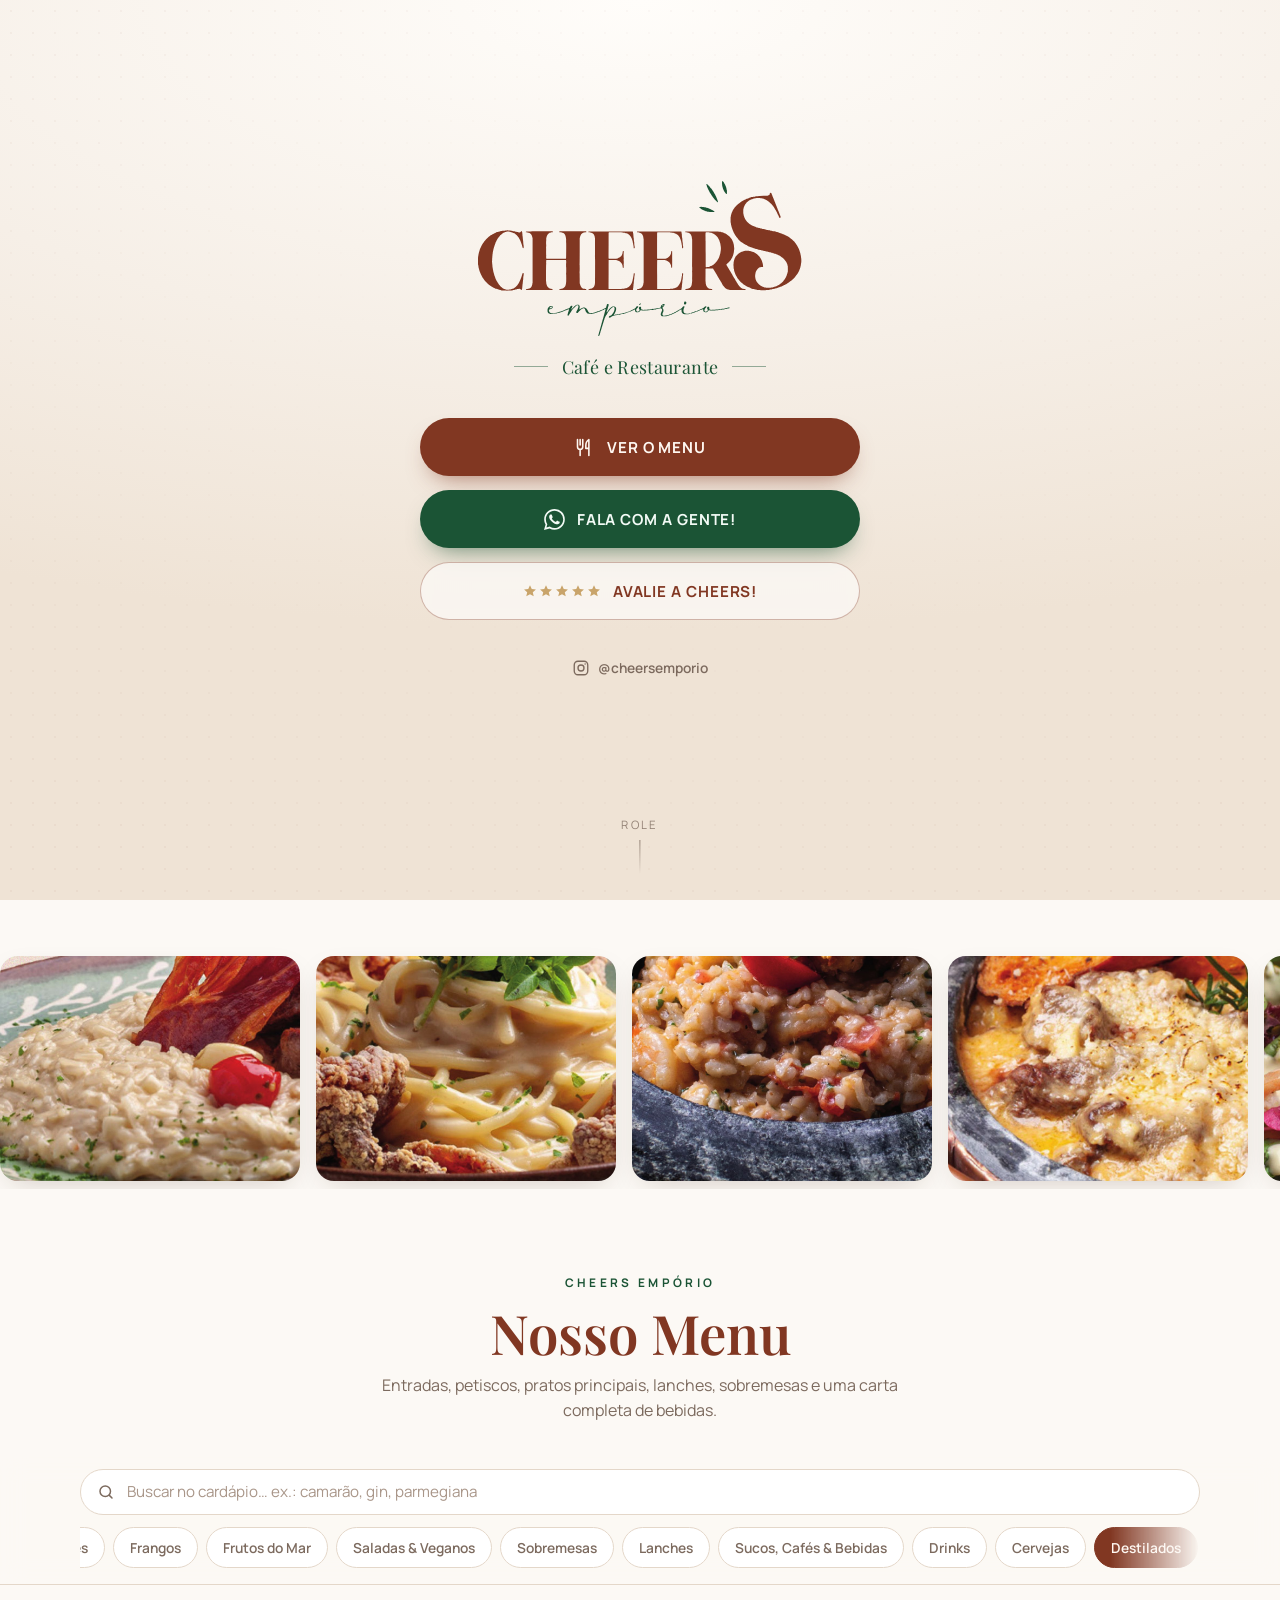
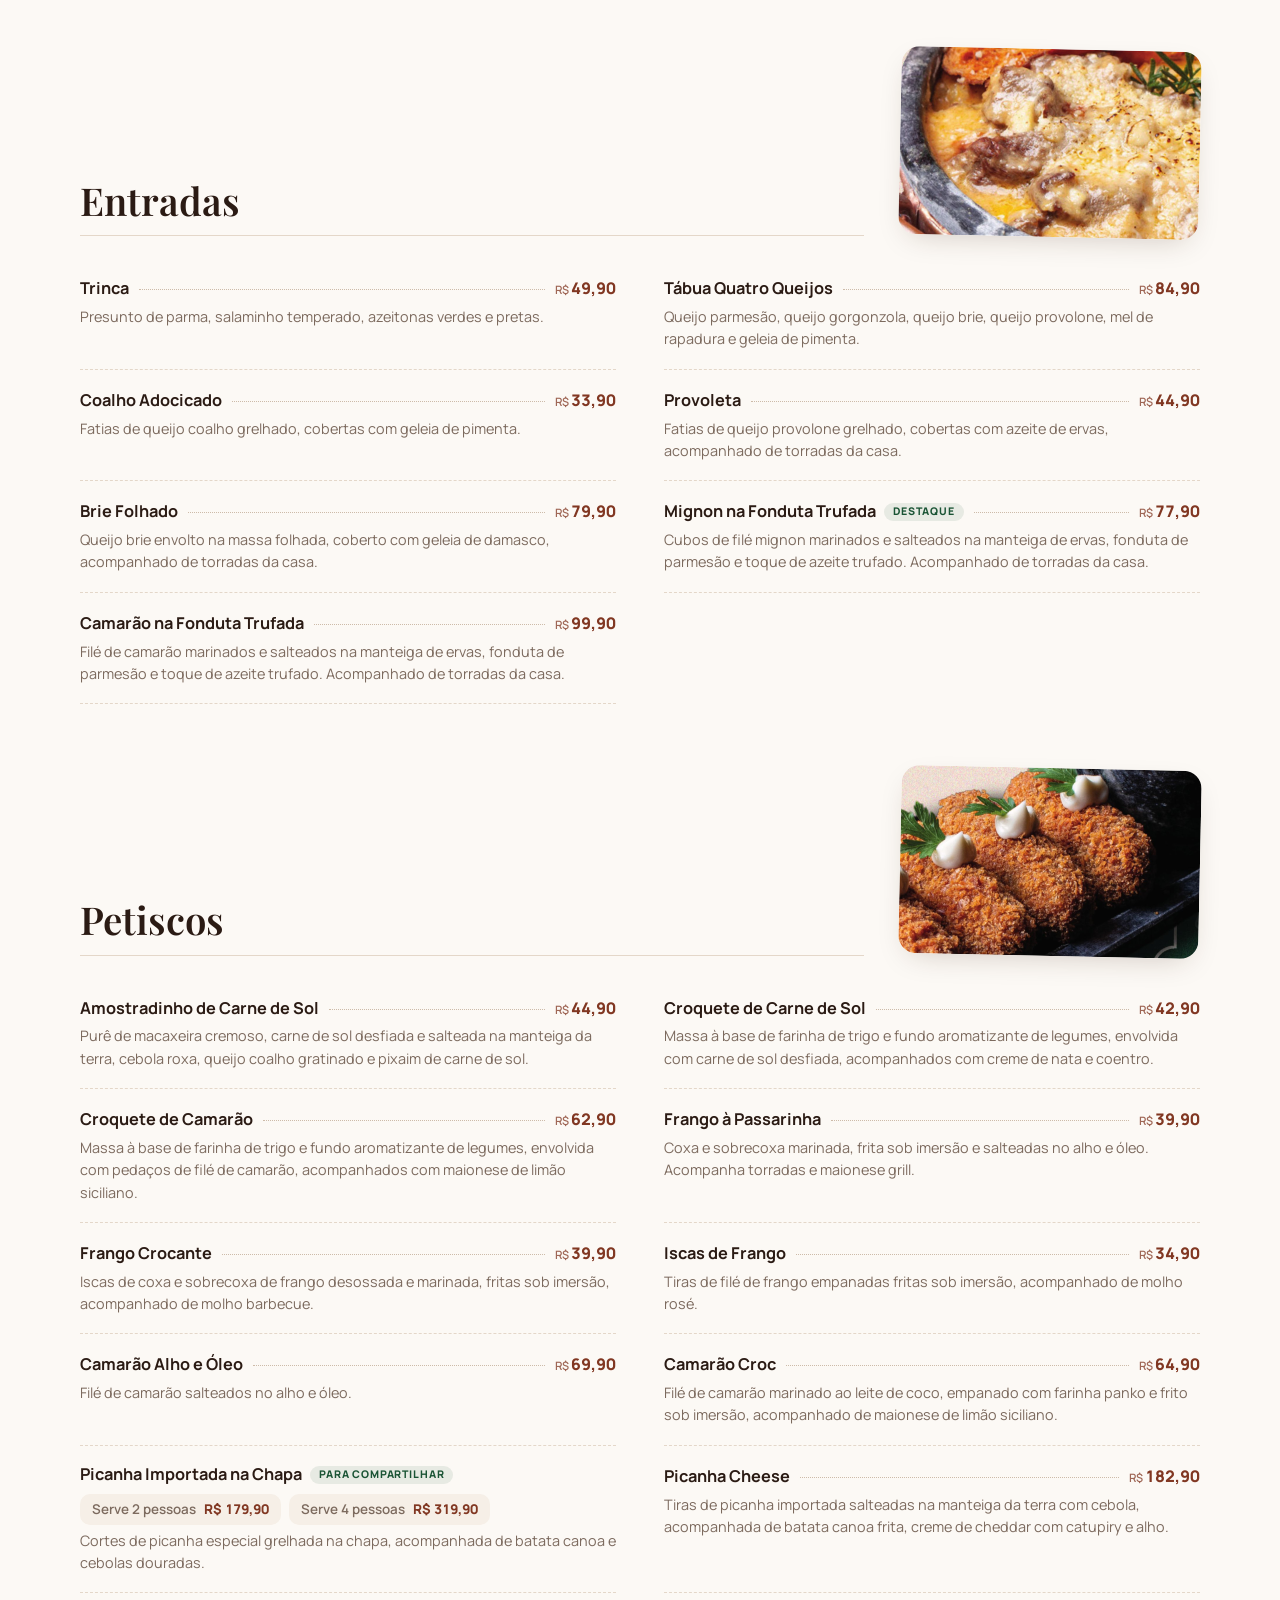
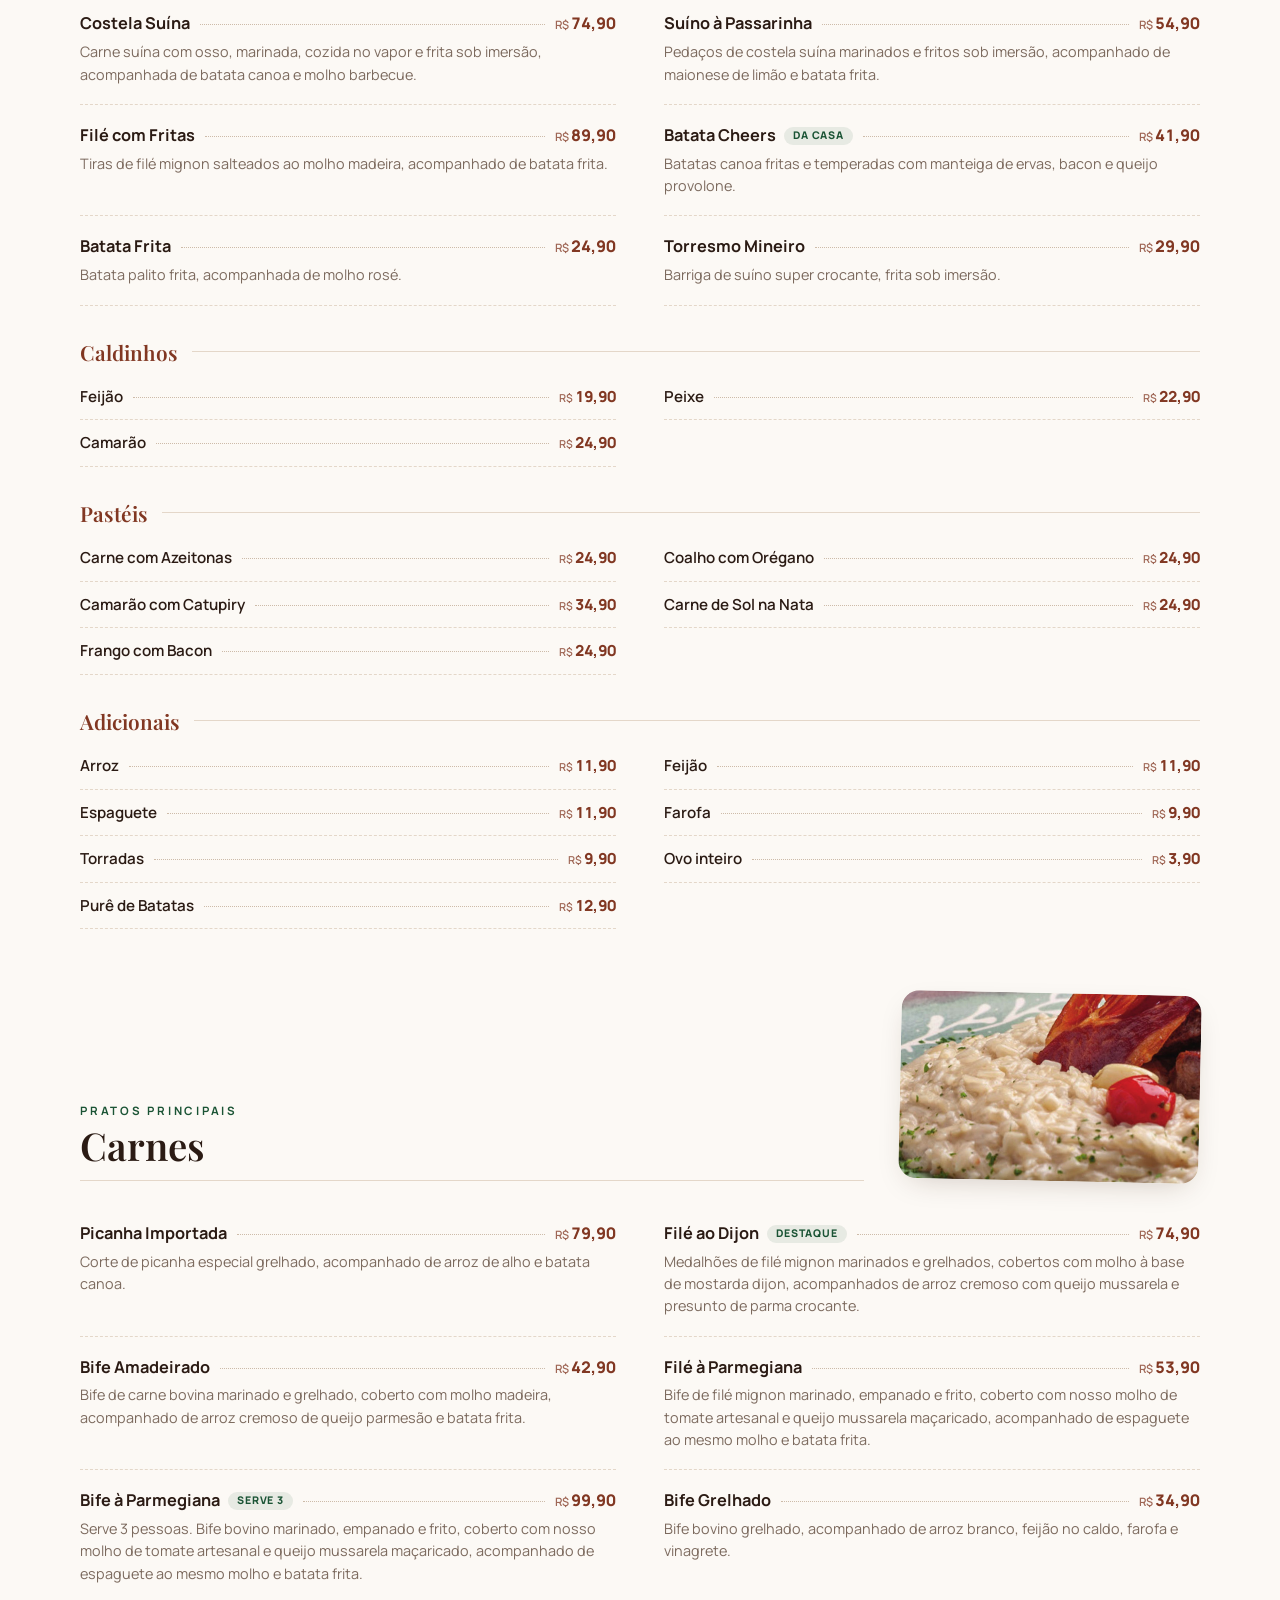
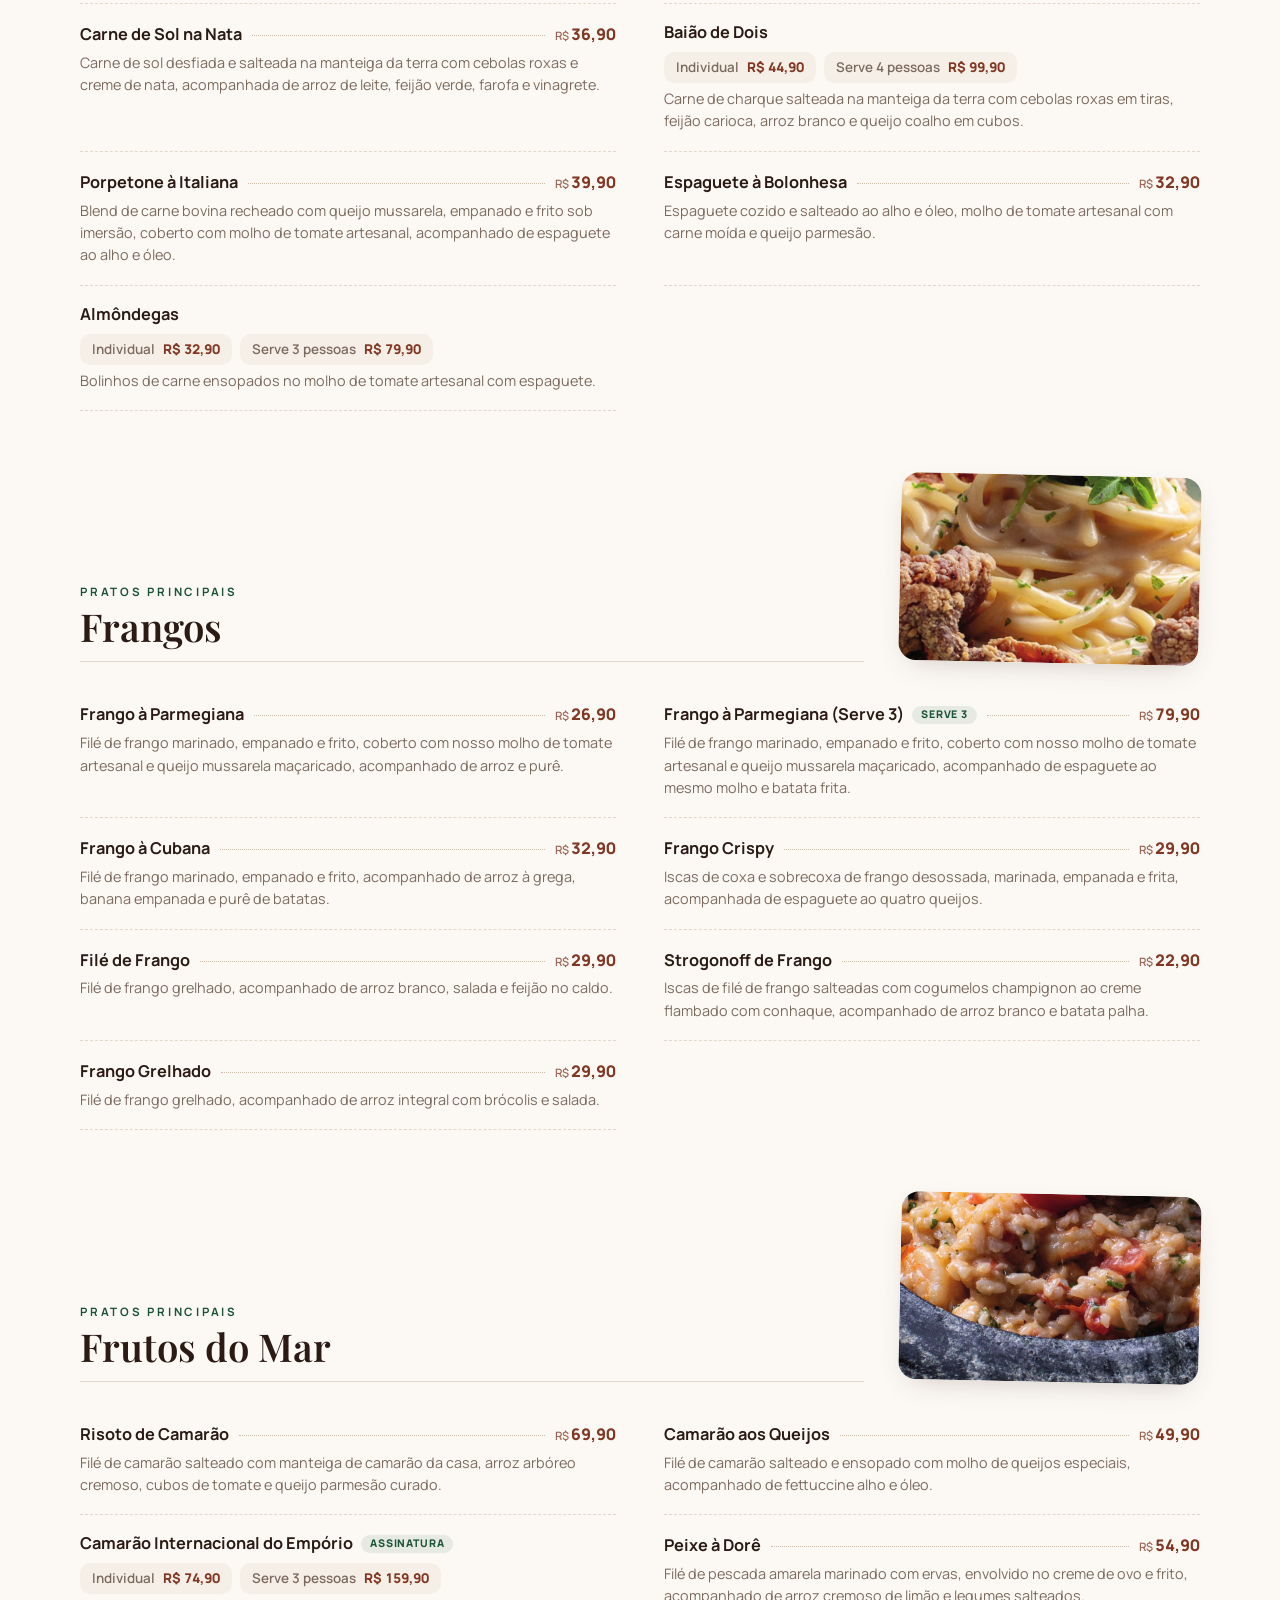
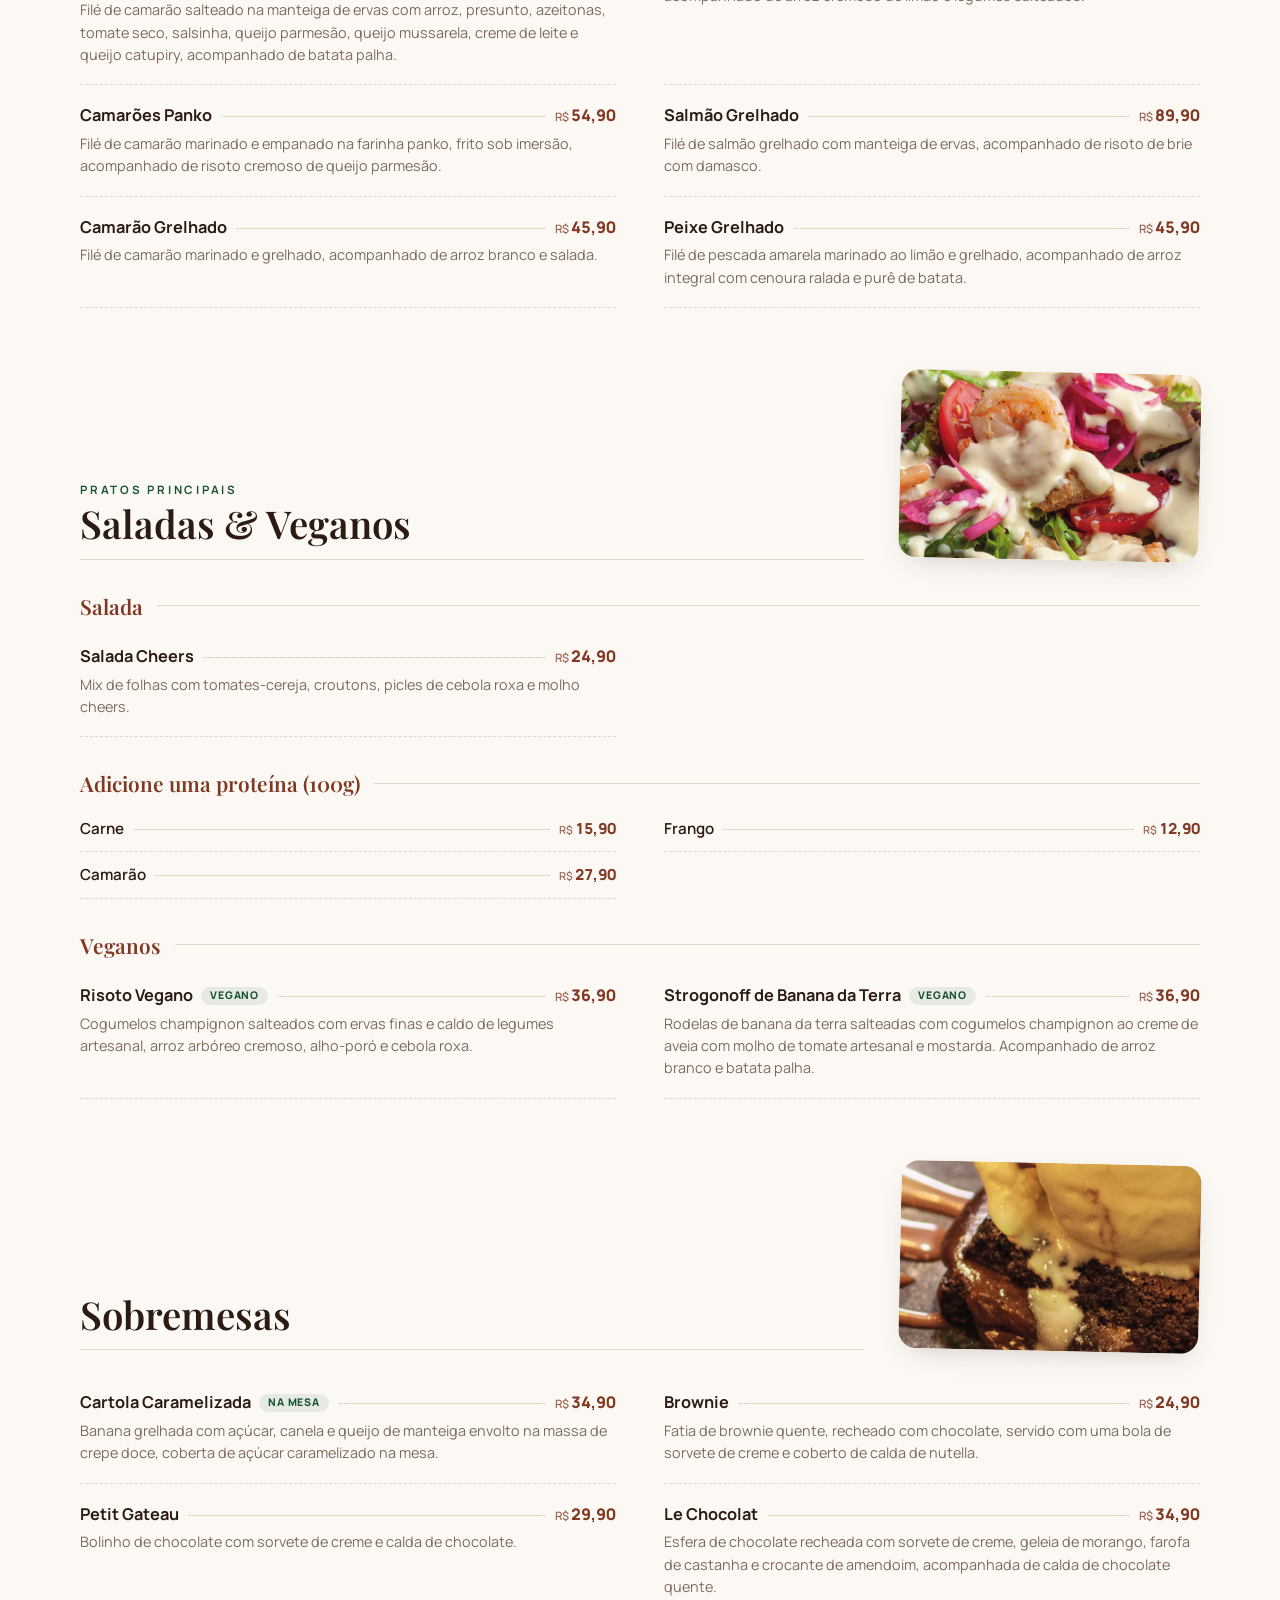
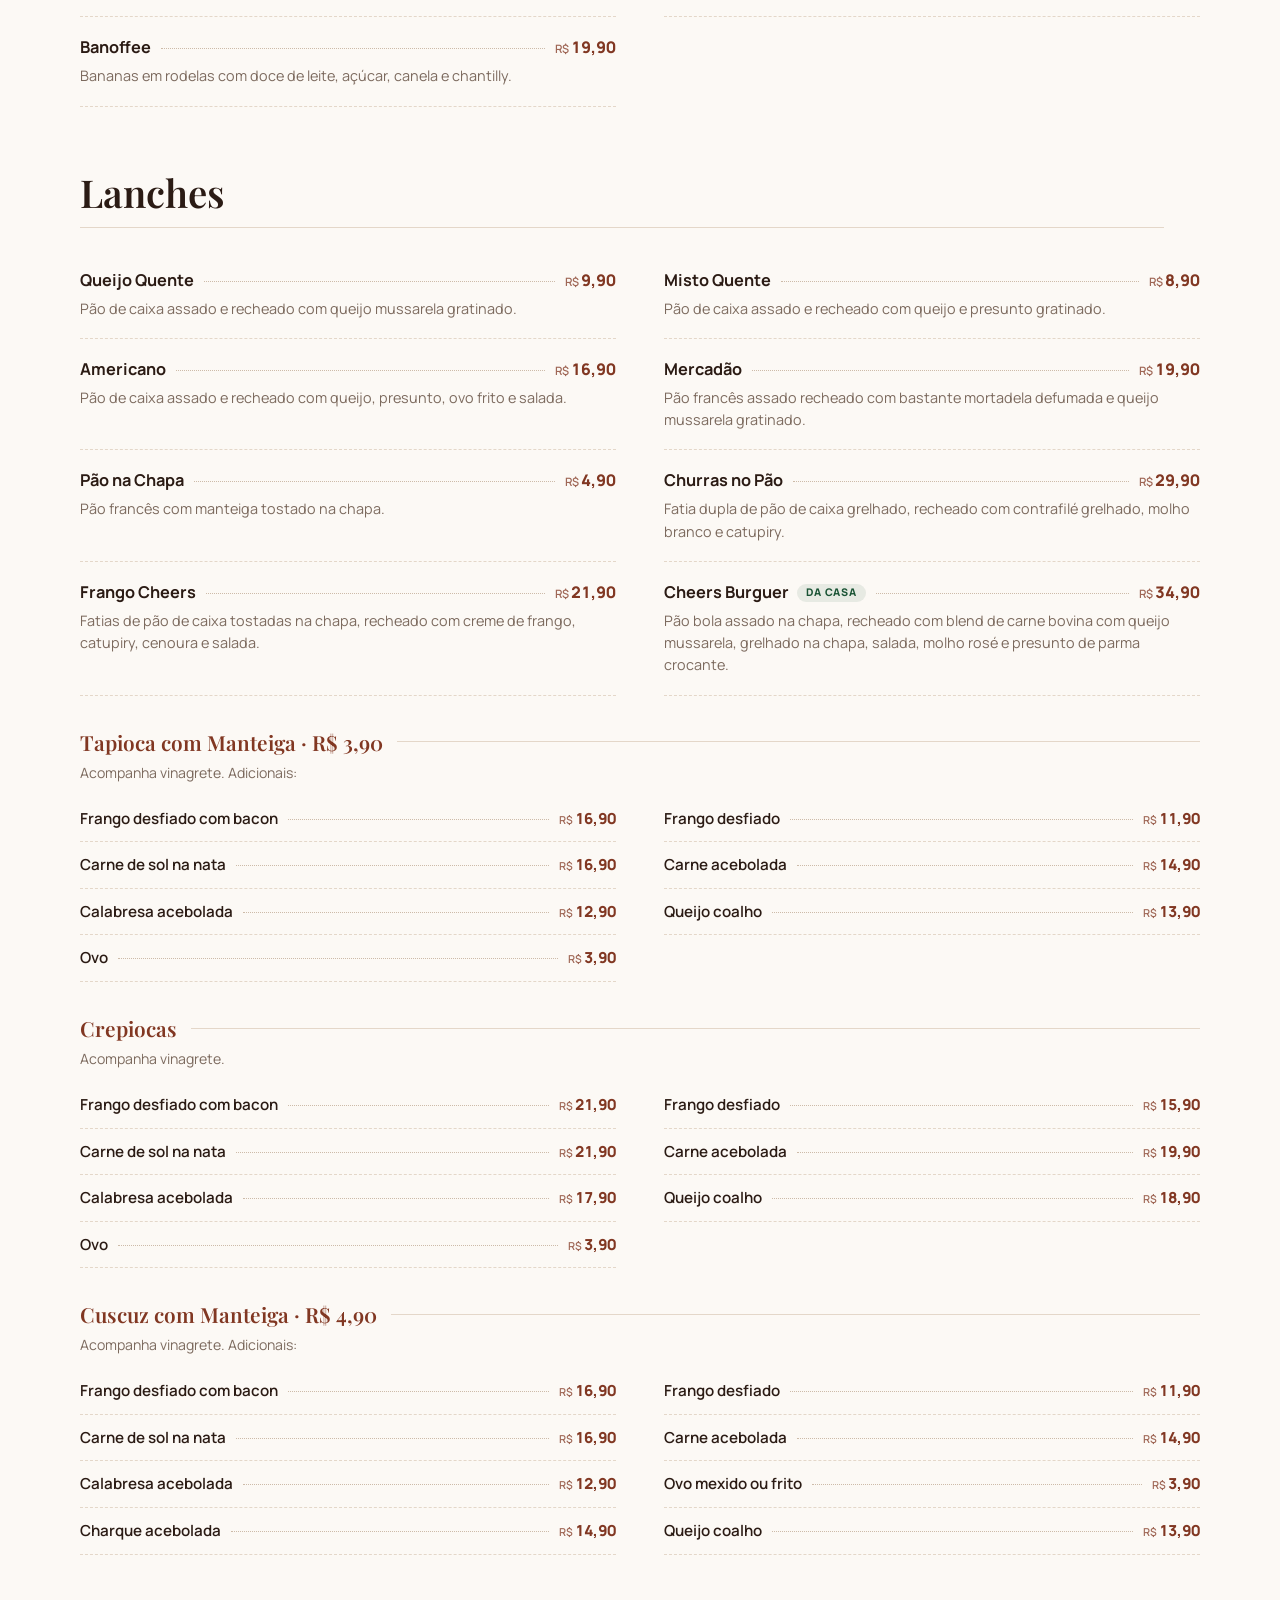
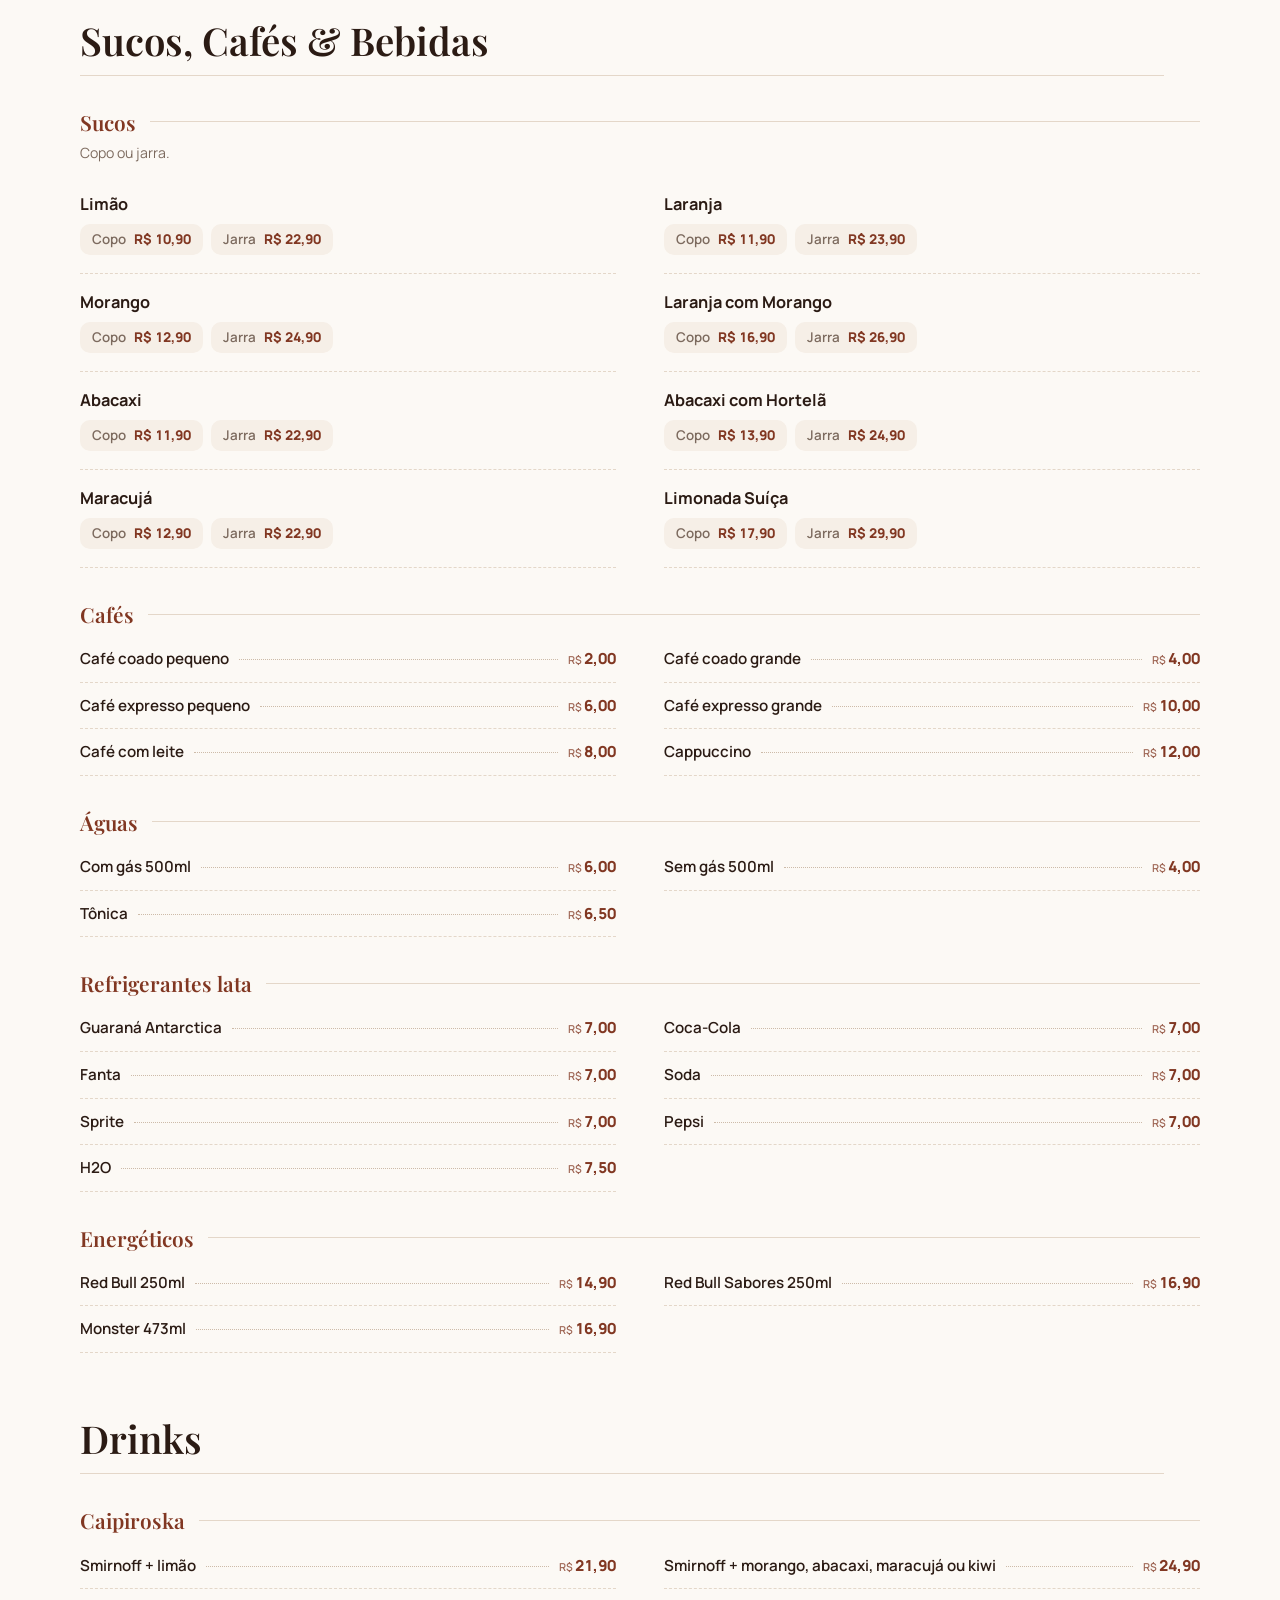
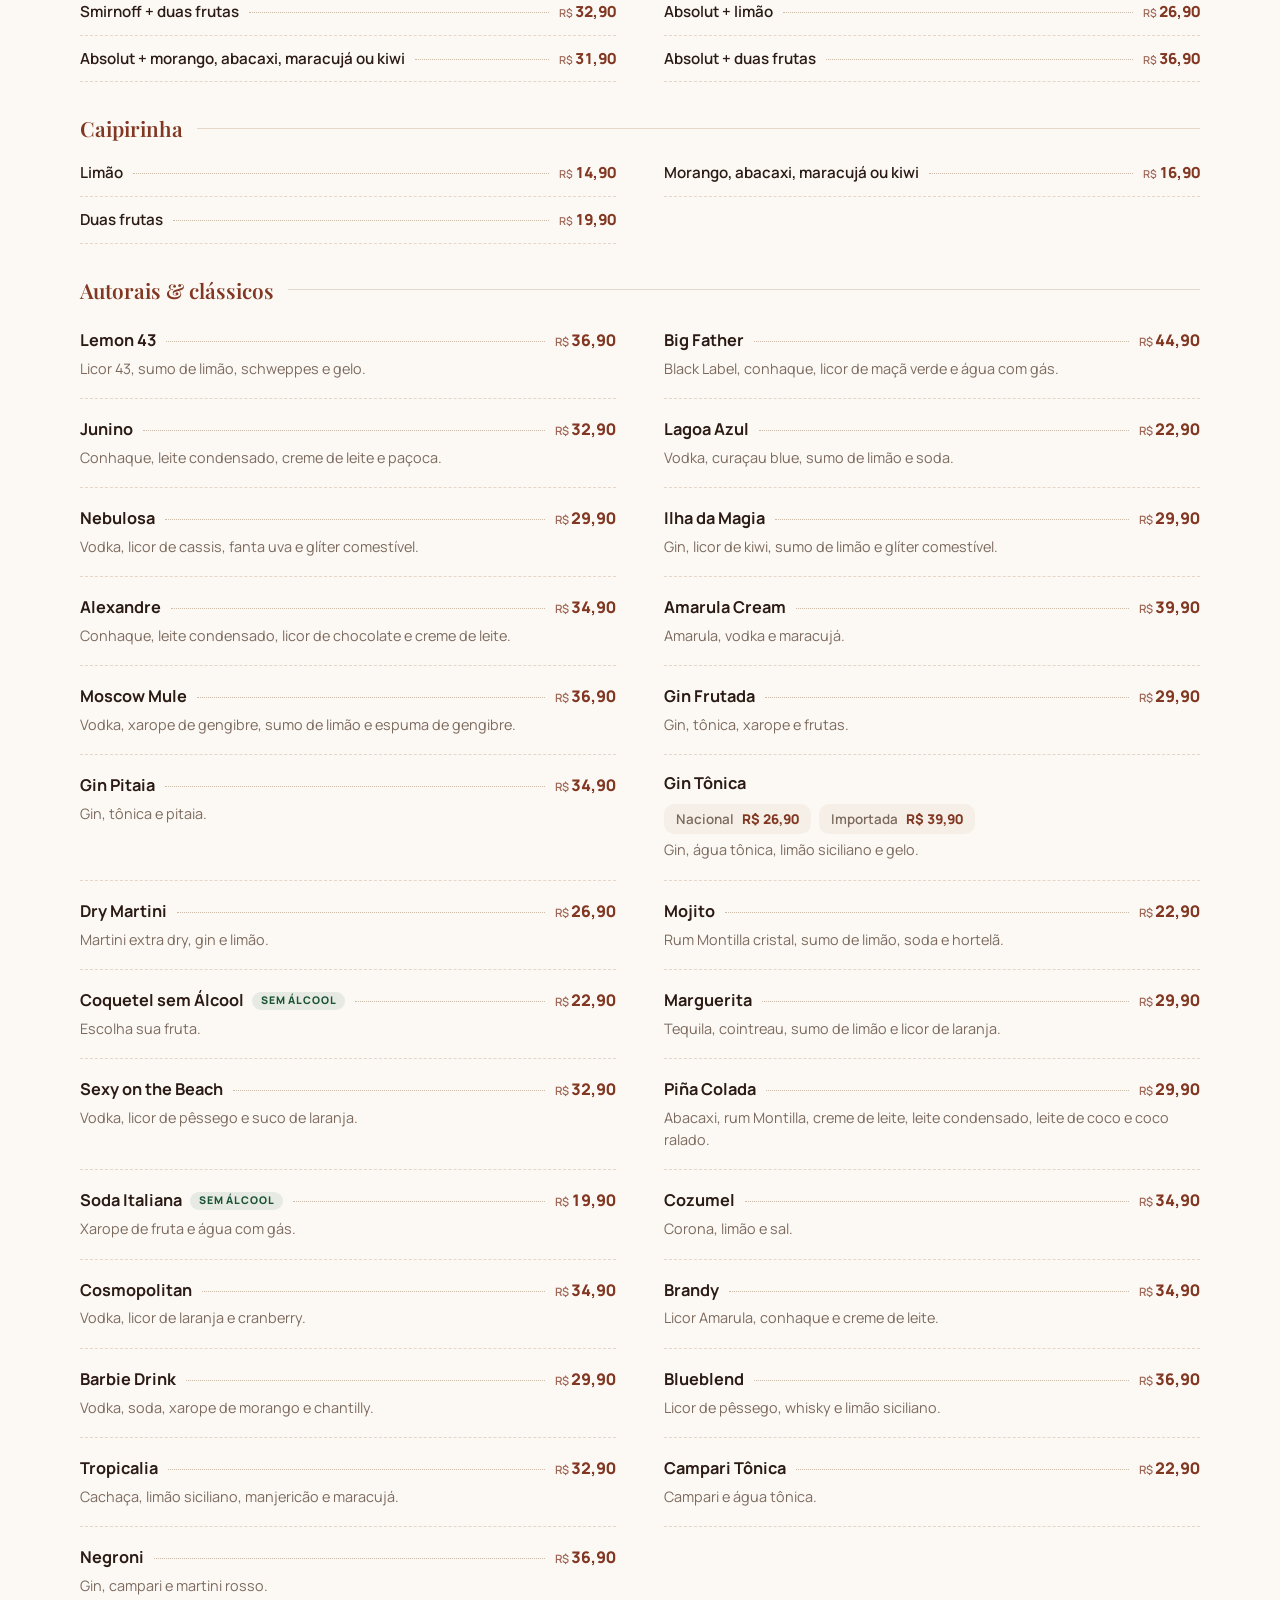
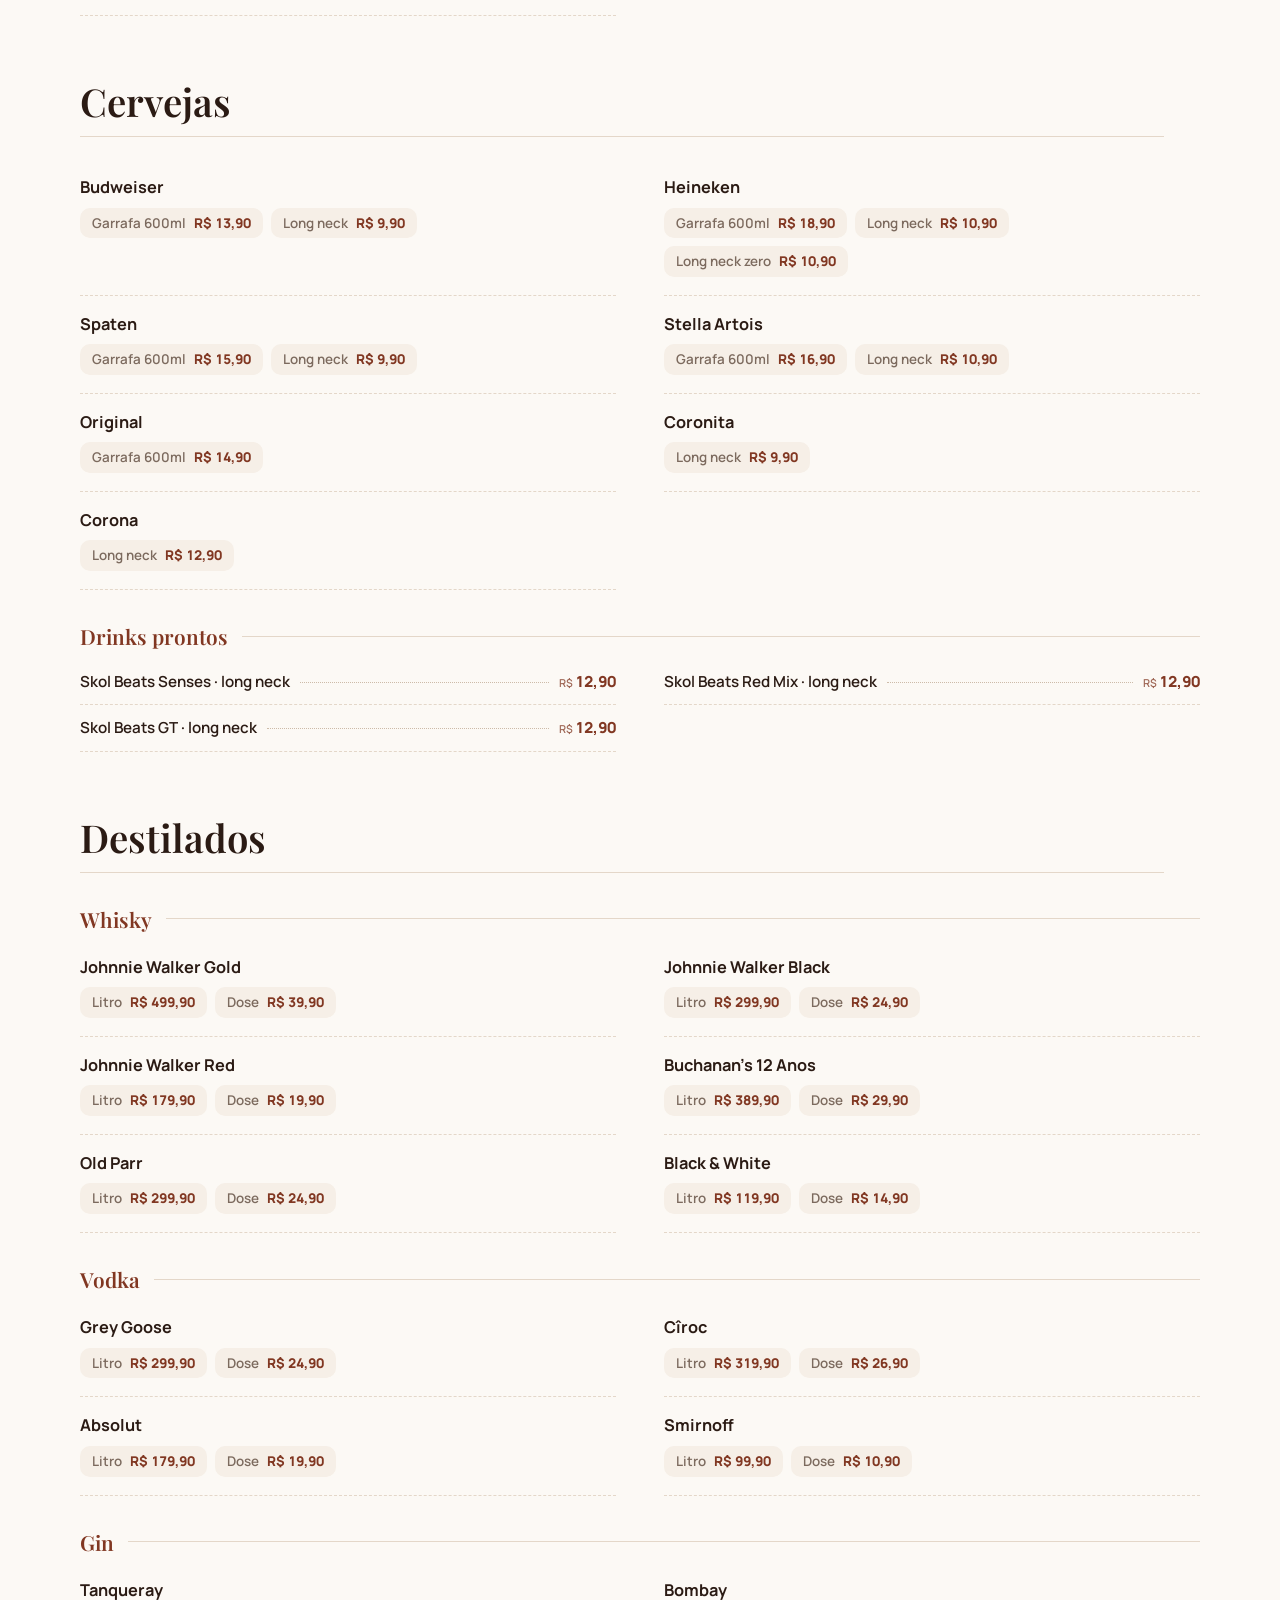
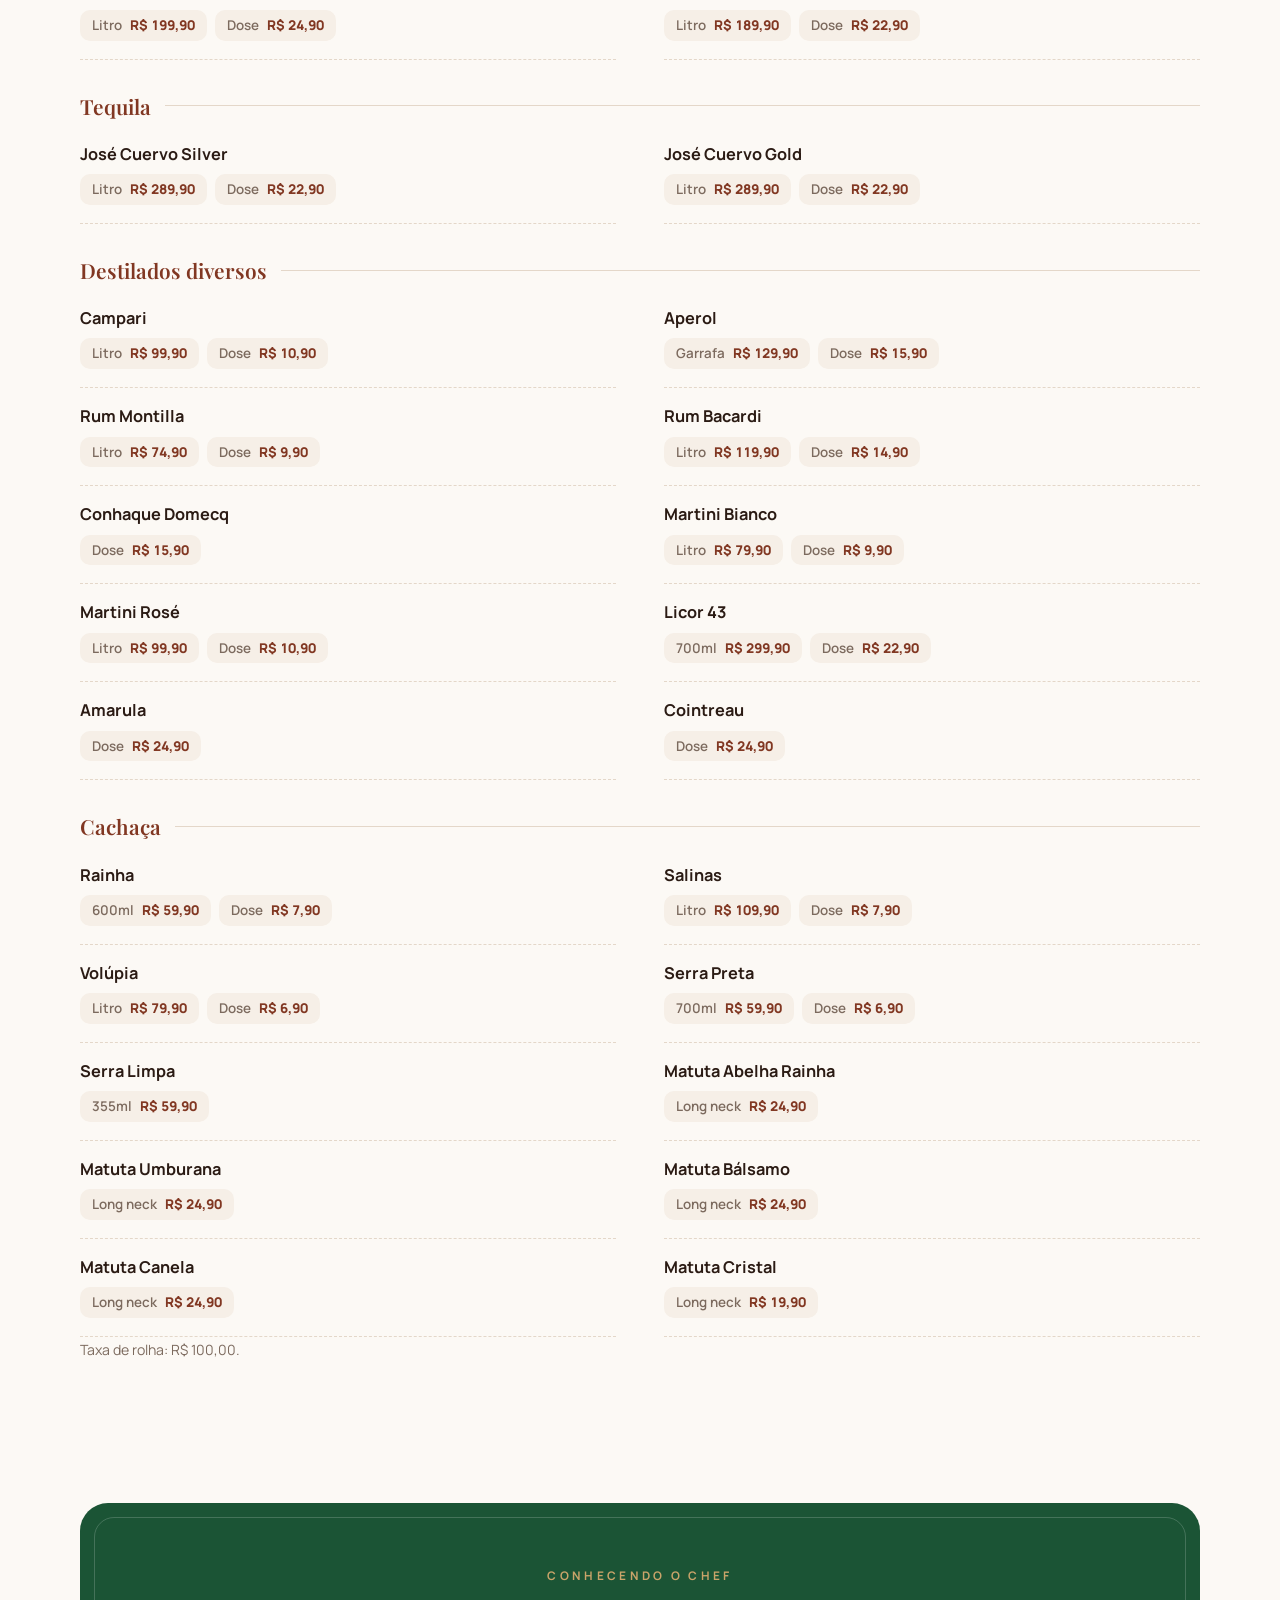
==== index.html @ c0436e55 "feat: add configuration and menu data for Cheers Empório website - Introduced a new config.js file t" ====
<!DOCTYPE html>
<html lang="pt-BR">
<head>
<meta charset="UTF-8">
<meta name="viewport" content="width=device-width, initial-scale=1">
<title>Cheers Empório · Café e Restaurante (Copy)</title>
<meta name="description" content="Cheers Empório — Café e Restaurante. Confira nosso cardápio completo, fale com a gente pelo WhatsApp e avalie sua experiência.">
<meta name="theme-color" content="#F6EFE7">
<meta property="og:title" content="Cheers Empório · Café e Restaurante">
<meta property="og:description" content="Cardápio completo, WhatsApp e avaliações.">
<meta property="og:image" content="assets/og-image.jpg">
<link rel="icon" type="image/svg+xml" href="assets/logo-cheers-selo.svg">
<link rel="apple-touch-icon" href="assets/icon-512.png">
<link rel="preload" href="assets/fonts/manrope.woff2" as="font" type="font/woff2" crossorigin>
<link rel="preload" href="assets/fonts/playfair.woff2" as="font" type="font/woff2" crossorigin>
<link rel="stylesheet" href="css/style.css">
</head>
<body>

<!-- ================= HERO ================= -->
<header class="hero" id="inicio">
  <div class="hero-inner">
    <h1><img class="hero-logo" src="assets/logo-cheers.svg" alt="Cheers Empório" width="330" height="160"></h1>
    <p class="hero-sub">Café e Restaurante</p>

    <nav class="links" aria-label="Links principais">
      <a class="btn btn-primary" href="#menu">
        <svg viewBox="0 0 24 24" fill="none" stroke="currentColor" stroke-width="1.8" stroke-linecap="round" stroke-linejoin="round"><path d="M4 3v8a3 3 0 0 0 3 3v7M7 3v6M10 3v8a3 3 0 0 1-3 3M17 21V3c-2.2 1.2-3.5 3.6-3.5 7v3H17"/></svg>
        Ver o menu
      </a>
      <a class="btn btn-wa js-wa" href="#" target="_blank" rel="noopener">
        <svg viewBox="0 0 24 24" fill="currentColor"><path d="M20.5 3.5A11.8 11.8 0 0 0 12 0C5.5 0 .2 5.3.2 11.8c0 2.1.5 4.1 1.6 5.9L0 24l6.4-1.7a11.8 11.8 0 0 0 5.6 1.4c6.5 0 11.8-5.3 11.8-11.8 0-3.2-1.2-6.1-3.3-8.4ZM12 21.7c-1.8 0-3.5-.5-5-1.4l-.4-.2-3.8 1 1-3.7-.2-.4a9.8 9.8 0 0 1-1.5-5.2C2.1 6.4 6.5 2 12 2c2.6 0 5.1 1 7 2.9a9.8 9.8 0 0 1 2.9 7c0 5.4-4.5 9.8-9.9 9.8Zm5.4-7.4c-.3-.1-1.8-.9-2-1-.3-.1-.5-.1-.7.1l-.9 1.2c-.2.2-.3.2-.6.1-.3-.1-1.3-.5-2.4-1.5-.9-.8-1.5-1.8-1.7-2.1-.2-.3 0-.5.1-.6l.4-.5.3-.5v-.5l-.9-2.2c-.2-.6-.5-.5-.7-.5h-.6c-.2 0-.5.1-.8.4-.3.3-1 1-1 2.5s1.1 2.9 1.2 3.1c.1.2 2.1 3.2 5.1 4.5.7.3 1.3.5 1.7.6.7.2 1.4.2 1.9.1.6-.1 1.8-.7 2-1.4.2-.7.2-1.3.2-1.4-.1-.2-.3-.3-.6-.4Z"/></svg>
        Fala com a gente!
      </a>
      <a class="btn btn-ghost js-review" href="#" target="_blank" rel="noopener">
        <span class="stars" aria-hidden="true"><svg viewBox="0 0 24 24" fill="currentColor"><path d="m12 2 3 6.6 7.2.7-5.4 4.8 1.6 7.1L12 17.5l-6.4 3.7 1.6-7.1L1.8 9.3 9 8.6 12 2Z"/></svg><svg viewBox="0 0 24 24" fill="currentColor"><path d="m12 2 3 6.6 7.2.7-5.4 4.8 1.6 7.1L12 17.5l-6.4 3.7 1.6-7.1L1.8 9.3 9 8.6 12 2Z"/></svg><svg viewBox="0 0 24 24" fill="currentColor"><path d="m12 2 3 6.6 7.2.7-5.4 4.8 1.6 7.1L12 17.5l-6.4 3.7 1.6-7.1L1.8 9.3 9 8.6 12 2Z"/></svg><svg viewBox="0 0 24 24" fill="currentColor"><path d="m12 2 3 6.6 7.2.7-5.4 4.8 1.6 7.1L12 17.5l-6.4 3.7 1.6-7.1L1.8 9.3 9 8.6 12 2Z"/></svg><svg viewBox="0 0 24 24" fill="currentColor"><path d="m12 2 3 6.6 7.2.7-5.4 4.8 1.6 7.1L12 17.5l-6.4 3.7 1.6-7.1L1.8 9.3 9 8.6 12 2Z"/></svg></span>
        Avalie a Cheers!
      </a>
    </nav>

    <div class="social">
      <a class="js-ig" href="#" target="_blank" rel="noopener">
        <svg viewBox="0 0 24 24" fill="none" stroke="currentColor" stroke-width="1.8"><rect x="3" y="3" width="18" height="18" rx="5"/><circle cx="12" cy="12" r="4"/><circle cx="17.5" cy="6.5" r="1" fill="currentColor" stroke="none"/></svg>
        @cheersemporio
      </a>
    </div>
  </div>
  <div class="scroll-hint" aria-hidden="true">Role<span></span></div>
</header>

<!-- ================= GALERIA ================= -->
<section class="gallery" aria-label="Nossos pratos">
  <div class="marquee" id="marquee"></div>
</section>

<!-- ================= MENU ================= -->
<main class="menu" id="menu">
  <div class="wrap section-head reveal">
    <span class="eyebrow">Cheers Empório</span>
    <h2>Nosso Menu</h2>
    <p>Entradas, petiscos, pratos principais, lanches, sobremesas e uma carta completa de bebidas.</p>
  </div>

  <div class="toolbar">
    <div class="wrap">
      <label class="search" id="searchBox">
        <svg class="ico" viewBox="0 0 24 24" fill="none" stroke="currentColor" stroke-width="2" stroke-linecap="round"><circle cx="11" cy="11" r="7"/><path d="m20 20-3.5-3.5"/></svg>
        <input id="q" type="search" placeholder="Buscar no cardápio… ex.: camarão, gin, parmegiana" autocomplete="off" aria-label="Buscar no cardápio">
        <button class="clear" type="button" id="clearQ" aria-label="Limpar busca"><svg width="16" height="16" viewBox="0 0 24 24" fill="none" stroke="currentColor" stroke-width="2.2" stroke-linecap="round"><path d="M6 6l12 12M18 6 6 18"/></svg></button>
      </label>
      <nav class="chips" id="chips" aria-label="Categorias"></nav>
    </div>
  </div>

  <div class="wrap" id="cats"></div>
  <div class="wrap empty" id="empty"><b>Nada encontrado</b>Tente outro termo ou fale com a gente pelo WhatsApp.</div>
</main>

<!-- ================= CHEF ================= -->
<section class="chef">
  <div class="wrap">
    <div class="chef-card reveal">
      <span class="eyebrow">Conhecendo o Chef</span>
      <h2>Uma experiência autêntica</h2>
      <blockquote>“Minha consultoria vai muito além dos pratos e sabores que entrego enquanto experiência gastronômica. Sugerir e indicar opções que completem ainda mais o cardápio dos meus clientes é fundamental no trabalho que desenvolvo. Na Cheers, apresento este cardápio pensando em trazer uma alimentação de qualidade e bem elaborada, com a certeza de que esse padrão de qualidade continuará nesta cozinha, entregando a você, cliente, uma experiência autêntica.”</blockquote>
      <div class="chef-sign">Jackson Oliveira<small>Chef consultor</small></div>
    </div>
  </div>
</section>

<!-- ================= CTA ================= -->
<section class="cta">
  <div class="wrap reveal">
    <h2>Até já na Cheers!</h2>
    <p>Reservas, pedidos e dúvidas? Chama no WhatsApp. Gostou? Deixa sua avaliação.</p>
    <div class="links">
      <a class="btn btn-wa js-wa" href="#" target="_blank" rel="noopener">
        <svg viewBox="0 0 24 24" fill="currentColor"><path d="M20.5 3.5A11.8 11.8 0 0 0 12 0C5.5 0 .2 5.3.2 11.8c0 2.1.5 4.1 1.6 5.9L0 24l6.4-1.7a11.8 11.8 0 0 0 5.6 1.4c6.5 0 11.8-5.3 11.8-11.8 0-3.2-1.2-6.1-3.3-8.4ZM12 21.7c-1.8 0-3.5-.5-5-1.4l-.4-.2-3.8 1 1-3.7-.2-.4a9.8 9.8 0 0 1-1.5-5.2C2.1 6.4 6.5 2 12 2c2.6 0 5.1 1 7 2.9a9.8 9.8 0 0 1 2.9 7c0 5.4-4.5 9.8-9.9 9.8Z"/></svg>
        Fala com a gente!
      </a>
      <a class="btn btn-ghost js-review" href="#" target="_blank" rel="noopener">★ Avalie a Cheers!</a>
    </div>
  </div>
</section>

<footer>
  <div class="wrap">
    <img src="assets/logo-cheers-completo.svg" alt="Cheers Empório — Café e Restaurante" width="170" height="111">
    <nav>
      <a href="#menu">Menu</a>
      <a class="js-wa" href="#" target="_blank" rel="noopener">WhatsApp</a>
      <a class="js-review" href="#" target="_blank" rel="noopener">Avaliar</a>
      <a class="js-ig" href="#" target="_blank" rel="noopener">Instagram</a>
    </nav>
    <small>© <span id="yr"></span> Cheers Empório · Preços sujeitos a alteração sem aviso prévio.</small>
  </div>
</footer>

<a class="fab js-wa" id="fab" href="#" target="_blank" rel="noopener" aria-label="Falar no WhatsApp">
  <svg viewBox="0 0 24 24" fill="currentColor"><path d="M20.5 3.5A11.8 11.8 0 0 0 12 0C5.5 0 .2 5.3.2 11.8c0 2.1.5 4.1 1.6 5.9L0 24l6.4-1.7a11.8 11.8 0 0 0 5.6 1.4c6.5 0 11.8-5.3 11.8-11.8 0-3.2-1.2-6.1-3.3-8.4ZM12 21.7c-1.8 0-3.5-.5-5-1.4l-.4-.2-3.8 1 1-3.7-.2-.4a9.8 9.8 0 0 1-1.5-5.2C2.1 6.4 6.5 2 12 2c2.6 0 5.1 1 7 2.9a9.8 9.8 0 0 1 2.9 7c0 5.4-4.5 9.8-9.9 9.8Zm5.4-7.4c-.3-.1-1.8-.9-2-1-.3-.1-.5-.1-.7.1l-.9 1.2c-.2.2-.3.2-.6.1-.3-.1-1.3-.5-2.4-1.5-.9-.8-1.5-1.8-1.7-2.1-.2-.3 0-.5.1-.6l.4-.5.3-.5v-.5l-.9-2.2c-.2-.6-.5-.5-.7-.5h-.6c-.2 0-.5.1-.8.4-.3.3-1 1-1 2.5s1.1 2.9 1.2 3.1c.1.2 2.1 3.2 5.1 4.5.7.3 1.3.5 1.7.6.7.2 1.4.2 1.9.1.6-.1 1.8-.7 2-1.4.2-.7.2-1.3.2-1.4-.1-.2-.3-.3-.6-.4Z"/></svg>
</a>
<button class="top" id="toTop" aria-label="Voltar ao topo"><svg viewBox="0 0 24 24" fill="none" stroke="currentColor" stroke-width="2" stroke-linecap="round" stroke-linejoin="round"><path d="M12 19V5M5 12l7-7 7 7"/></svg></button>

<script src="js/config.js"></script>
<script src="js/menu-data.js"></script>
<script src="js/main.js"></script>
</body>
</html>
---- css/style.css ----
@font-face{font-family:"Manrope";src:url(../assets/fonts/manrope.woff2) format("woff2");font-weight:200 800;font-display:swap}
@font-face{font-family:"Playfair Display";src:url(../assets/fonts/playfair.woff2) format("woff2");font-weight:400 900;font-display:swap}
@font-face{font-family:"Playfair Display";src:url(../assets/fonts/playfair-italic.woff2) format("woff2");font-weight:400 900;font-style:italic;font-display:swap}
:root{
  --cream:#F6EFE7; --paper:#FCF9F5; --sand:#EDE2D6; --line:#E4D7C9;
  --brown:#813722; --brown-d:#6A2C1A; --green:#1B5435; --green-d:#123D26;
  --ink:#2B1B14; --muted:#7C6A5E; --gold:#C9A46A;
  --serif:"Playfair Display",Georgia,serif; --sans:"Manrope",system-ui,-apple-system,"Segoe UI",sans-serif;
  --r:18px; --shadow:0 10px 30px -12px rgba(60,30,15,.25);
}
*{box-sizing:border-box;margin:0;padding:0}
html{scroll-behavior:smooth;-webkit-text-size-adjust:100%}
body{font-family:var(--sans);color:var(--ink);background:var(--paper);line-height:1.55;-webkit-font-smoothing:antialiased}
img{display:block;max-width:100%}
a{color:inherit;text-decoration:none}
button{font:inherit;cursor:pointer;border:0;background:none;color:inherit}
:focus-visible{outline:2px solid var(--brown);outline-offset:3px;border-radius:6px}
.wrap{width:min(1120px,100% - 40px);margin-inline:auto}

/* ---------- HERO ---------- */
.hero{position:relative;min-height:100svh;display:grid;place-items:center;padding:56px 20px 90px;background:
  radial-gradient(120% 70% at 50% 0%,#FFFDFA 0%,var(--cream) 55%,#EFE3D5 100%);overflow:hidden;isolation:isolate}
.hero::before{content:"";position:absolute;inset:0;z-index:-1;opacity:.5;
  background-image:radial-gradient(rgba(129,55,34,.09) 1px,transparent 1.2px);background-size:22px 22px;
  mask-image:radial-gradient(70% 60% at 50% 45%,transparent 30%,#000 100%);-webkit-mask-image:radial-gradient(70% 60% at 50% 45%,transparent 30%,#000 100%)}
.hero-inner{width:100%;max-width:440px;text-align:center;display:flex;flex-direction:column;align-items:center}
.hero-logo{width:min(330px,82vw);height:auto;margin-bottom:14px;animation:rise .9s cubic-bezier(.2,.7,.2,1) both}
.hero-sub{display:flex;align-items:center;gap:14px;font-family:var(--serif);font-size:1.12rem;color:var(--green);letter-spacing:.02em;margin-bottom:38px;animation:rise .9s .08s cubic-bezier(.2,.7,.2,1) both}
.hero-sub::before,.hero-sub::after{content:"";width:34px;height:1px;background:currentColor;opacity:.45}
.links{width:100%;display:grid;gap:14px}
.btn{position:relative;display:flex;align-items:center;justify-content:center;gap:12px;width:100%;min-height:58px;padding:0 24px;border-radius:999px;
  font-weight:700;font-size:.95rem;letter-spacing:.06em;text-transform:uppercase;transition:transform .2s ease,box-shadow .2s ease,background .2s ease;
  animation:rise .9s cubic-bezier(.2,.7,.2,1) both}
.btn svg{width:21px;height:21px;flex:none}
.btn:hover{transform:translateY(-2px)}
.btn:active{transform:translateY(0) scale(.99)}
.btn-primary{background:var(--brown);color:#FFF8F2;box-shadow:0 12px 24px -12px rgba(129,55,34,.7)}
.btn-primary:hover{background:var(--brown-d)}
.btn-wa{background:var(--green);color:#F3FBF6;box-shadow:0 12px 24px -12px rgba(27,84,53,.7)}
.btn-wa:hover{background:var(--green-d)}
.btn-ghost{background:rgba(255,255,255,.6);color:var(--brown);border:1.5px solid rgba(129,55,34,.35);backdrop-filter:blur(6px)}
.btn-ghost:hover{background:#fff;border-color:var(--brown)}
.links .btn:nth-child(1){animation-delay:.16s}.links .btn:nth-child(2){animation-delay:.22s}.links .btn:nth-child(3){animation-delay:.28s}
.stars{display:inline-flex;gap:2px;color:var(--gold)}
.stars svg{width:14px;height:14px}
.social{margin-top:28px;display:flex;gap:10px;justify-content:center;animation:rise .9s .34s cubic-bezier(.2,.7,.2,1) both}
.social a{display:inline-flex;align-items:center;gap:8px;padding:9px 16px;border-radius:999px;color:var(--muted);font-size:.86rem;font-weight:600;transition:color .2s,background .2s}
.social a:hover{color:var(--brown);background:rgba(129,55,34,.07)}
.social svg{width:18px;height:18px}
.scroll-hint{position:absolute;bottom:26px;left:50%;translate:-50% 0;display:flex;flex-direction:column;align-items:center;gap:6px;color:var(--muted);font-size:.72rem;letter-spacing:.2em;text-transform:uppercase;opacity:.8}
.scroll-hint span{width:1px;height:34px;background:linear-gradient(var(--muted),transparent);animation:drip 2s infinite}
@keyframes rise{from{opacity:0;transform:translateY(14px)}to{opacity:1;transform:none}}
@keyframes drip{0%{transform:scaleY(0);transform-origin:top}50%{transform:scaleY(1);transform-origin:top}51%{transform-origin:bottom}100%{transform:scaleY(0);transform-origin:bottom}}

/* ---------- GALERIA ---------- */
.gallery{background:var(--paper);padding:56px 0 8px;overflow:hidden}
.marquee{display:flex;gap:16px;width:max-content;animation:slide 60s linear infinite}
.gallery:hover .marquee{animation-play-state:paused}
.marquee figure{width:300px;aspect-ratio:4/3;border-radius:var(--r);overflow:hidden;box-shadow:var(--shadow);flex:none}
.marquee img{width:100%;height:100%;object-fit:cover;transition:transform .6s ease}
.marquee figure:hover img{transform:scale(1.05)}
@keyframes slide{to{transform:translateX(calc(-50% - 8px))}}

/* ---------- MENU ---------- */
.menu{padding:80px 0 40px}
.section-head{text-align:center;margin-bottom:34px}
.eyebrow{font-size:.74rem;letter-spacing:.28em;text-transform:uppercase;color:var(--green);font-weight:700}
.section-head h2{font-family:var(--serif);font-weight:600;font-size:clamp(2.3rem,6vw,3.4rem);color:var(--brown);line-height:1.05;margin:10px 0 12px}
.section-head p{color:var(--muted);max-width:520px;margin-inline:auto}

.toolbar{position:sticky;top:0;z-index:20;background:rgba(252,249,245,.92);backdrop-filter:saturate(1.4) blur(12px);-webkit-backdrop-filter:saturate(1.4) blur(12px);border-bottom:1px solid var(--line)}
.toolbar .wrap{display:flex;flex-direction:column;gap:10px;padding:12px 0}
.search{position:relative}
.search input{width:100%;height:46px;border-radius:999px;border:1px solid var(--line);background:#fff;padding:0 44px 0 46px;font:inherit;font-size:.95rem;color:var(--ink);transition:border-color .2s,box-shadow .2s}
.search input:focus{outline:none;border-color:var(--brown);box-shadow:0 0 0 4px rgba(129,55,34,.1)}
.search input::placeholder{color:#A99689}
.search input::-webkit-search-cancel-button{-webkit-appearance:none;display:none}
.search .ico{position:absolute;left:17px;top:50%;translate:0 -50%;width:18px;height:18px;color:var(--muted)}
.search .clear{position:absolute;right:8px;top:50%;translate:0 -50%;width:32px;height:32px;border-radius:50%;display:none;place-items:center;color:var(--muted)}
.search .clear:hover{background:var(--sand)}
.search.has-value .clear{display:grid}
.chips{display:flex;gap:8px;overflow-x:auto;scrollbar-width:none;scroll-behavior:smooth;padding:2px 2px 4px;mask-image:linear-gradient(90deg,#000 92%,transparent);-webkit-mask-image:linear-gradient(90deg,#000 92%,transparent)}
.chips::-webkit-scrollbar{display:none}
.chip{flex:none;padding:9px 16px;border-radius:999px;font-size:.86rem;font-weight:600;color:var(--muted);border:1px solid var(--line);background:#fff;white-space:nowrap;transition:all .2s}
.chip:hover{color:var(--brown);border-color:rgba(129,55,34,.4)}
.chip.active{background:var(--brown);border-color:var(--brown);color:#FFF8F2}

.cat{padding-top:64px;scroll-margin-top:150px}
.cat-head{display:grid;grid-template-columns:1fr auto;align-items:end;gap:20px 36px;margin-bottom:22px}
.cat-thumb{width:min(300px,34vw);aspect-ratio:16/10;border-radius:var(--r);overflow:hidden;box-shadow:var(--shadow);transform:rotate(1.2deg)}
.cat-thumb img{width:100%;height:100%;object-fit:cover}
@media(max-width:700px){.cat-head{grid-template-columns:1fr}.cat-thumb{width:100%;aspect-ratio:2/1;transform:none;order:2}}
.cat-group{font-size:.72rem;letter-spacing:.24em;text-transform:uppercase;color:var(--green);font-weight:700;margin-bottom:4px}
.cat-head h3{font-family:var(--serif);font-weight:600;font-size:clamp(1.8rem,4.4vw,2.4rem);color:var(--ink);line-height:1.1}
.cat-head .rule{height:1px;background:var(--line);margin-top:14px}

.sub{font-family:var(--serif);font-size:1.3rem;font-weight:600;color:var(--brown);margin:30px 0 4px;display:flex;align-items:center;gap:14px}
.sub::after{content:"";flex:1;height:1px;background:var(--line)}
.note{color:var(--muted);font-size:.88rem;margin:2px 0 12px}

.items{display:grid;grid-template-columns:1fr;gap:0 48px}
@media(min-width:820px){.items{grid-template-columns:1fr 1fr}}
.item{padding:18px 0;border-bottom:1px dashed var(--line)}
.item-top{display:flex;align-items:baseline;gap:10px}
.item-name{font-weight:700;font-size:1.02rem;color:var(--ink);line-height:1.3}
.dots{flex:1;border-bottom:1.5px dotted #CDBBA9;transform:translateY(-4px);min-width:16px}
.price{font-weight:800;color:var(--brown);white-space:nowrap;font-size:1rem;font-variant-numeric:tabular-nums}
.price small{font-weight:600;font-size:.72em;margin-right:2px;opacity:.75}
.item-desc{color:var(--muted);font-size:.9rem;margin-top:5px;max-width:60ch}
.tag{display:inline-block;margin-left:8px;padding:2px 9px;border-radius:999px;background:rgba(27,84,53,.09);color:var(--green);font-size:.66rem;font-weight:800;letter-spacing:.08em;text-transform:uppercase;vertical-align:2px}
.variants{display:flex;flex-wrap:wrap;gap:8px;margin-top:9px}
.variant{display:inline-flex;align-items:center;gap:8px;padding:5px 12px;border-radius:10px;background:var(--cream);font-size:.84rem}
.variant span{color:var(--muted);font-weight:600}
.variant b{color:var(--brown);font-weight:800;font-variant-numeric:tabular-nums}

.list{display:grid;grid-template-columns:1fr;gap:0 48px;margin-top:6px}
@media(min-width:820px){.list{grid-template-columns:1fr 1fr}}
.row{display:flex;align-items:baseline;gap:10px;padding:11px 0;border-bottom:1px dashed var(--line);font-size:.95rem}
.row .nm{font-weight:600}
.row .price{font-size:.95rem}

.empty{display:none;text-align:center;color:var(--muted);padding:60px 0}
.empty.show{display:block}
.empty b{display:block;font-family:var(--serif);font-size:1.4rem;color:var(--ink);margin-bottom:6px}
mark{background:rgba(201,164,106,.35);color:inherit;border-radius:3px;padding:0 1px}

/* ---------- CHEF ---------- */
.chef{padding:90px 0}
.chef-card{position:relative;background:var(--green);color:#EAF2EC;border-radius:28px;padding:clamp(34px,6vw,64px);overflow:hidden;display:grid;gap:22px;text-align:center}
.chef-card::before{content:"";position:absolute;inset:14px;border:1px solid rgba(255,255,255,.18);border-radius:20px;pointer-events:none}
.chef-card .eyebrow{color:var(--gold)}
.chef-card h2{font-family:var(--serif);font-weight:600;font-size:clamp(2rem,5vw,2.8rem);color:#FFF8F0;line-height:1.1}
.chef-card blockquote{font-family:var(--serif);font-style:italic;font-size:clamp(1.05rem,2.2vw,1.25rem);line-height:1.7;max-width:720px;margin-inline:auto;color:#E3EEE6}
.chef-sign{font-weight:700;letter-spacing:.06em}
.chef-sign small{display:block;font-weight:600;letter-spacing:.24em;text-transform:uppercase;font-size:.7rem;opacity:.7;margin-top:4px}

/* ---------- CTA + FOOTER ---------- */
.cta{padding:0 0 90px;text-align:center}
.cta h2{font-family:var(--serif);font-weight:600;font-size:clamp(1.9rem,4.5vw,2.6rem);color:var(--brown);margin-bottom:10px}
.cta p{color:var(--muted);margin-bottom:28px}
.cta .links{max-width:440px;margin-inline:auto}
.cta .btn{animation:none}
footer{background:var(--cream);border-top:1px solid var(--line);padding:46px 0 34px;text-align:center}
footer img{width:170px;margin:0 auto 18px}
footer nav{display:flex;flex-wrap:wrap;justify-content:center;gap:6px 22px;margin-bottom:22px;font-weight:600;font-size:.9rem;color:var(--green)}
footer nav a:hover{color:var(--brown)}
footer small{color:var(--muted);font-size:.78rem}

/* ---------- FLUTUANTES ---------- */
.fab{position:fixed;right:18px;bottom:calc(18px + env(safe-area-inset-bottom));z-index:40;width:58px;height:58px;border-radius:50%;background:#25D366;color:#fff;display:grid;place-items:center;box-shadow:0 14px 30px -10px rgba(0,0,0,.45);transition:transform .25s,opacity .3s;opacity:0;pointer-events:none;transform:translateY(12px)}
.fab.show{opacity:1;pointer-events:auto;transform:none}
.fab:hover{transform:scale(1.06)}
.fab svg{width:30px;height:30px}
.top{position:fixed;left:18px;bottom:calc(18px + env(safe-area-inset-bottom));z-index:40;width:46px;height:46px;border-radius:50%;background:#fff;color:var(--brown);border:1px solid var(--line);display:grid;place-items:center;box-shadow:var(--shadow);opacity:0;pointer-events:none;transition:opacity .3s}
.top.show{opacity:1;pointer-events:auto}
.top svg{width:20px;height:20px}

.reveal{opacity:0;transform:translateY(16px);transition:opacity .7s ease,transform .7s ease}
.reveal.in{opacity:1;transform:none}
@media (prefers-reduced-motion:reduce){*{animation:none!important;transition:none!important}.reveal{opacity:1;transform:none}html{scroll-behavior:auto}}
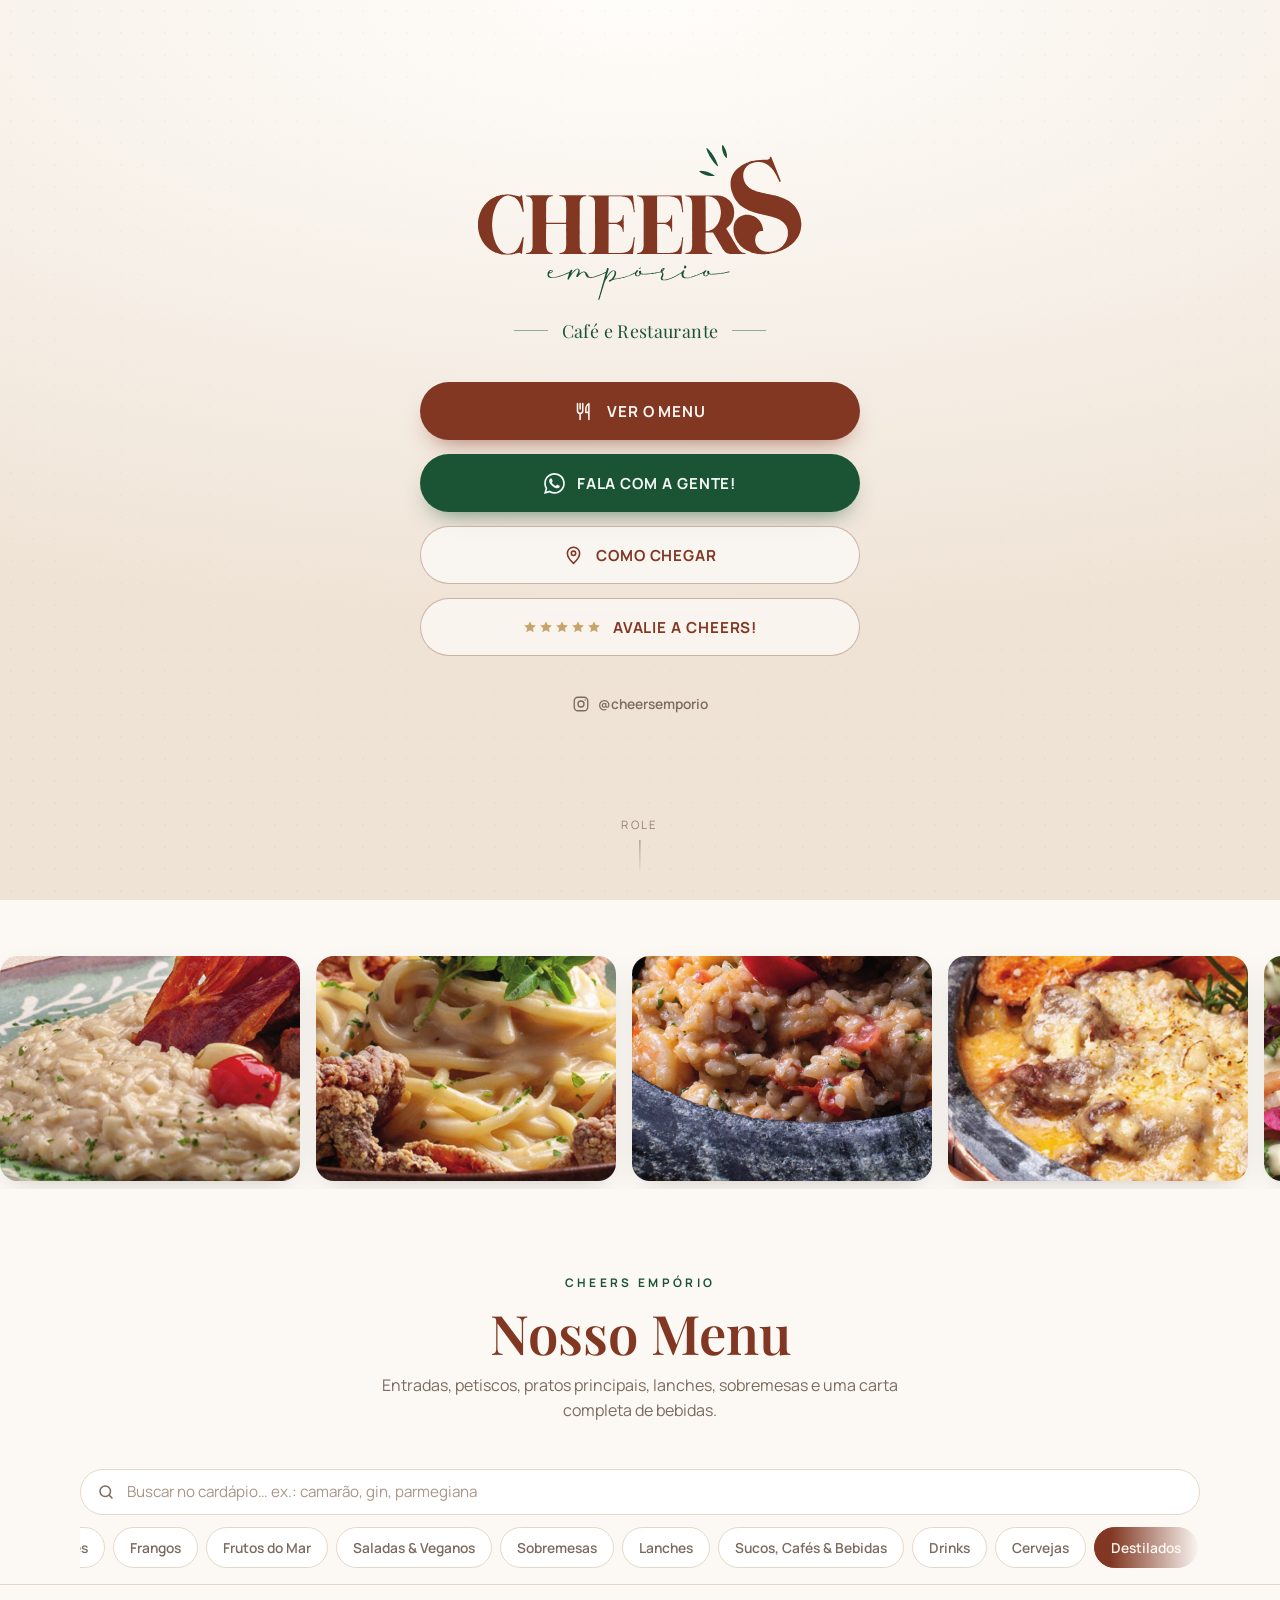
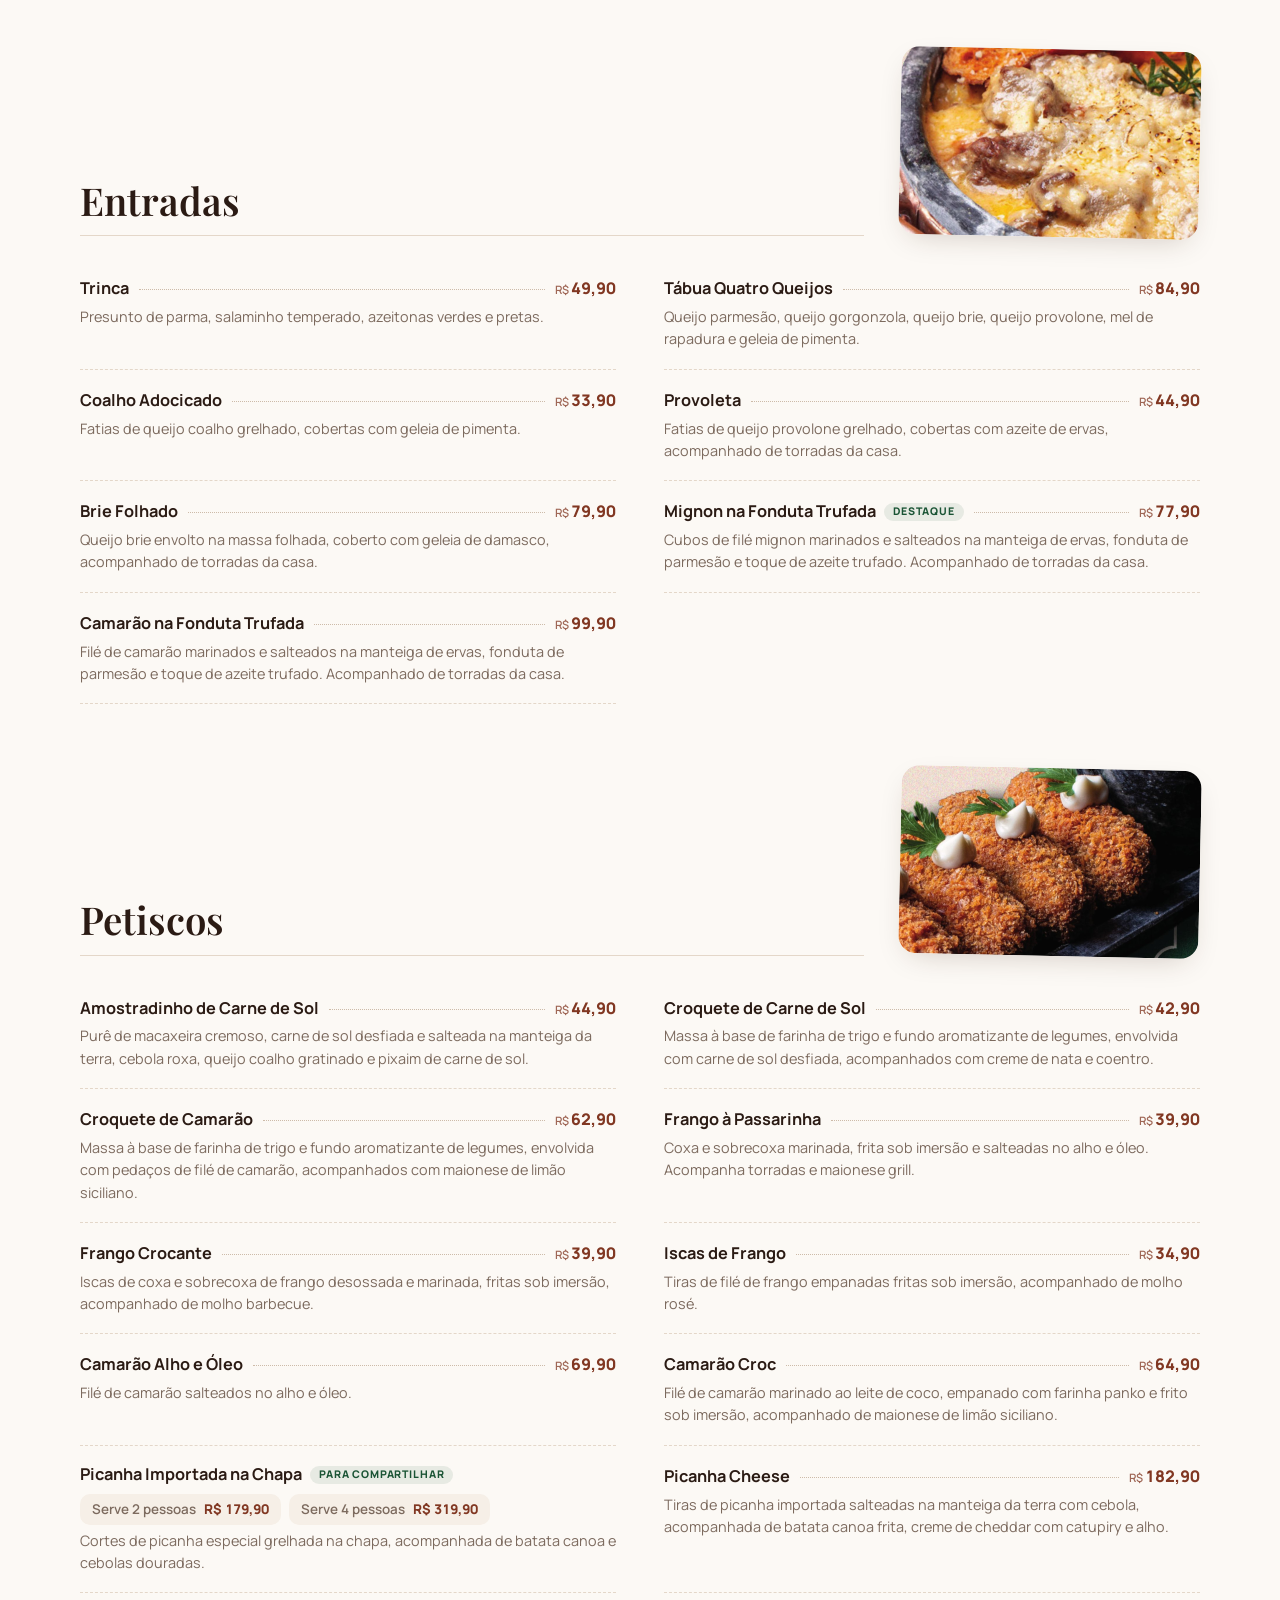
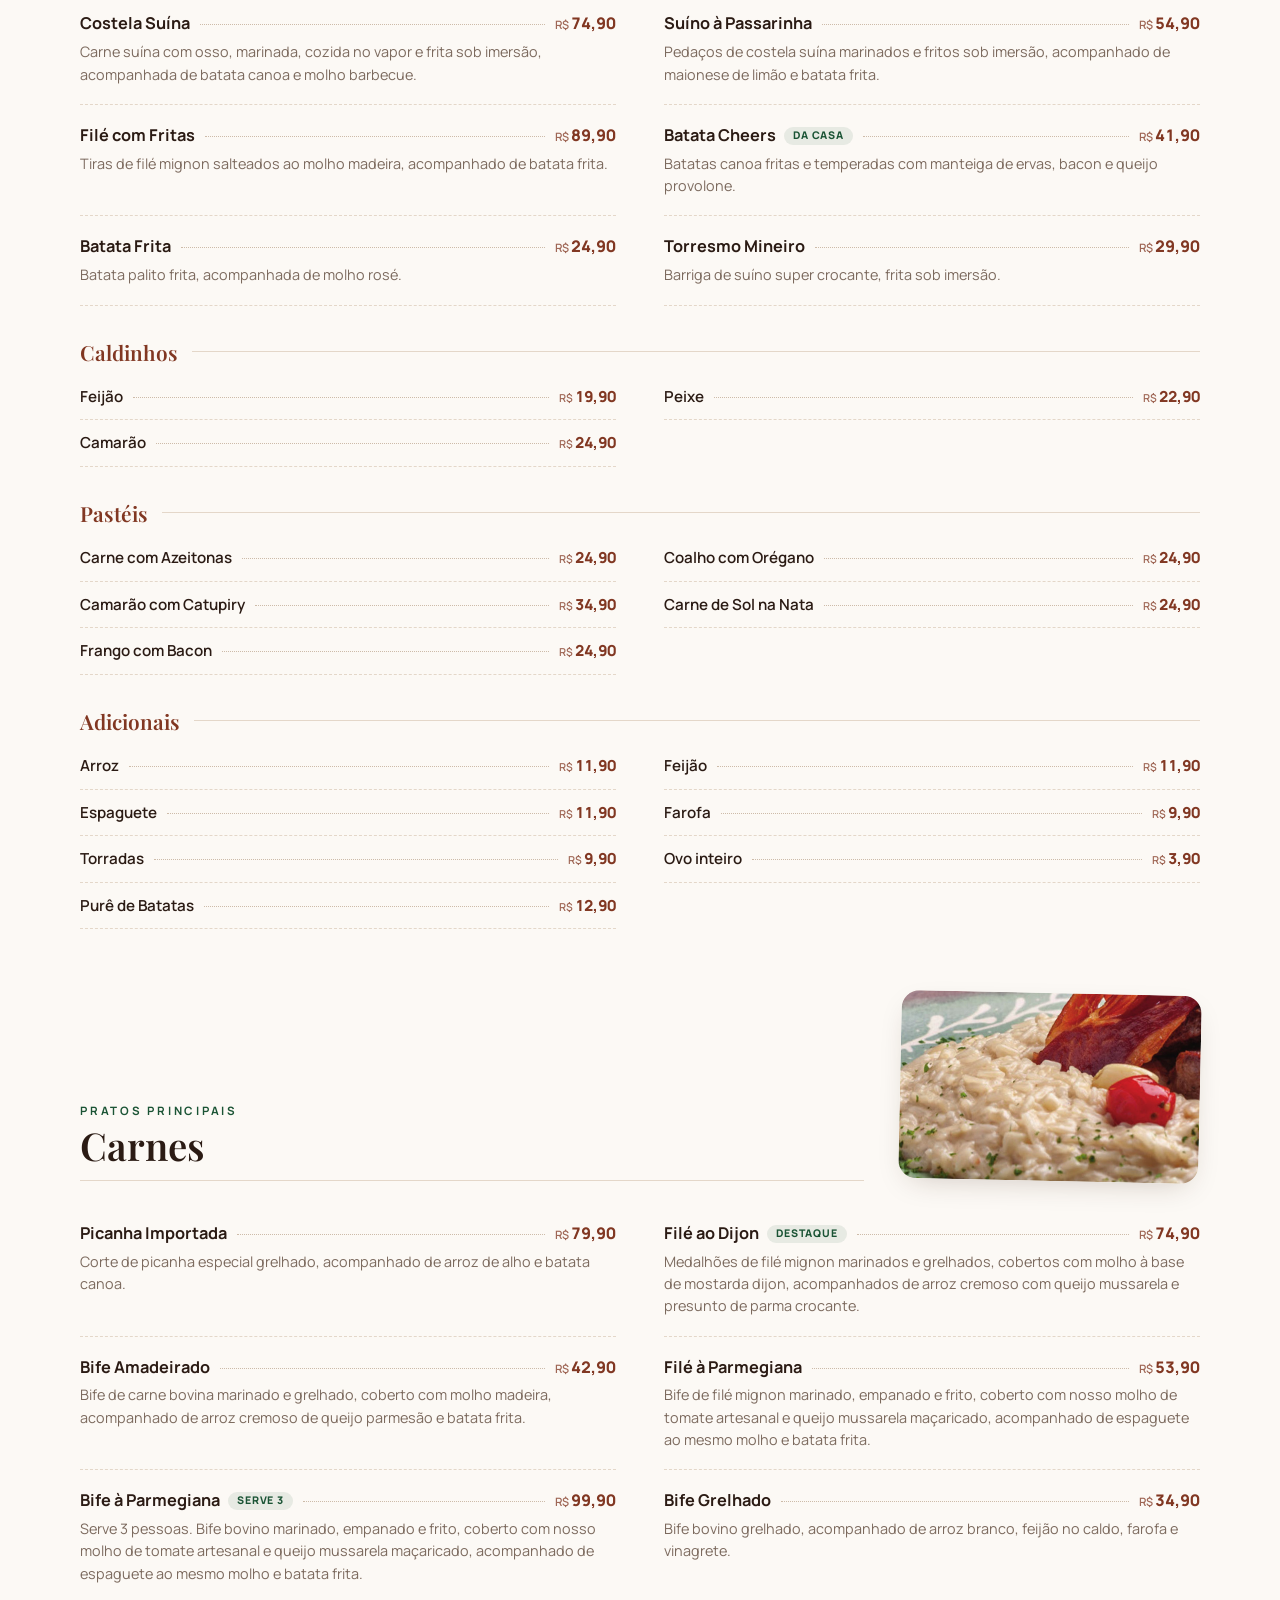
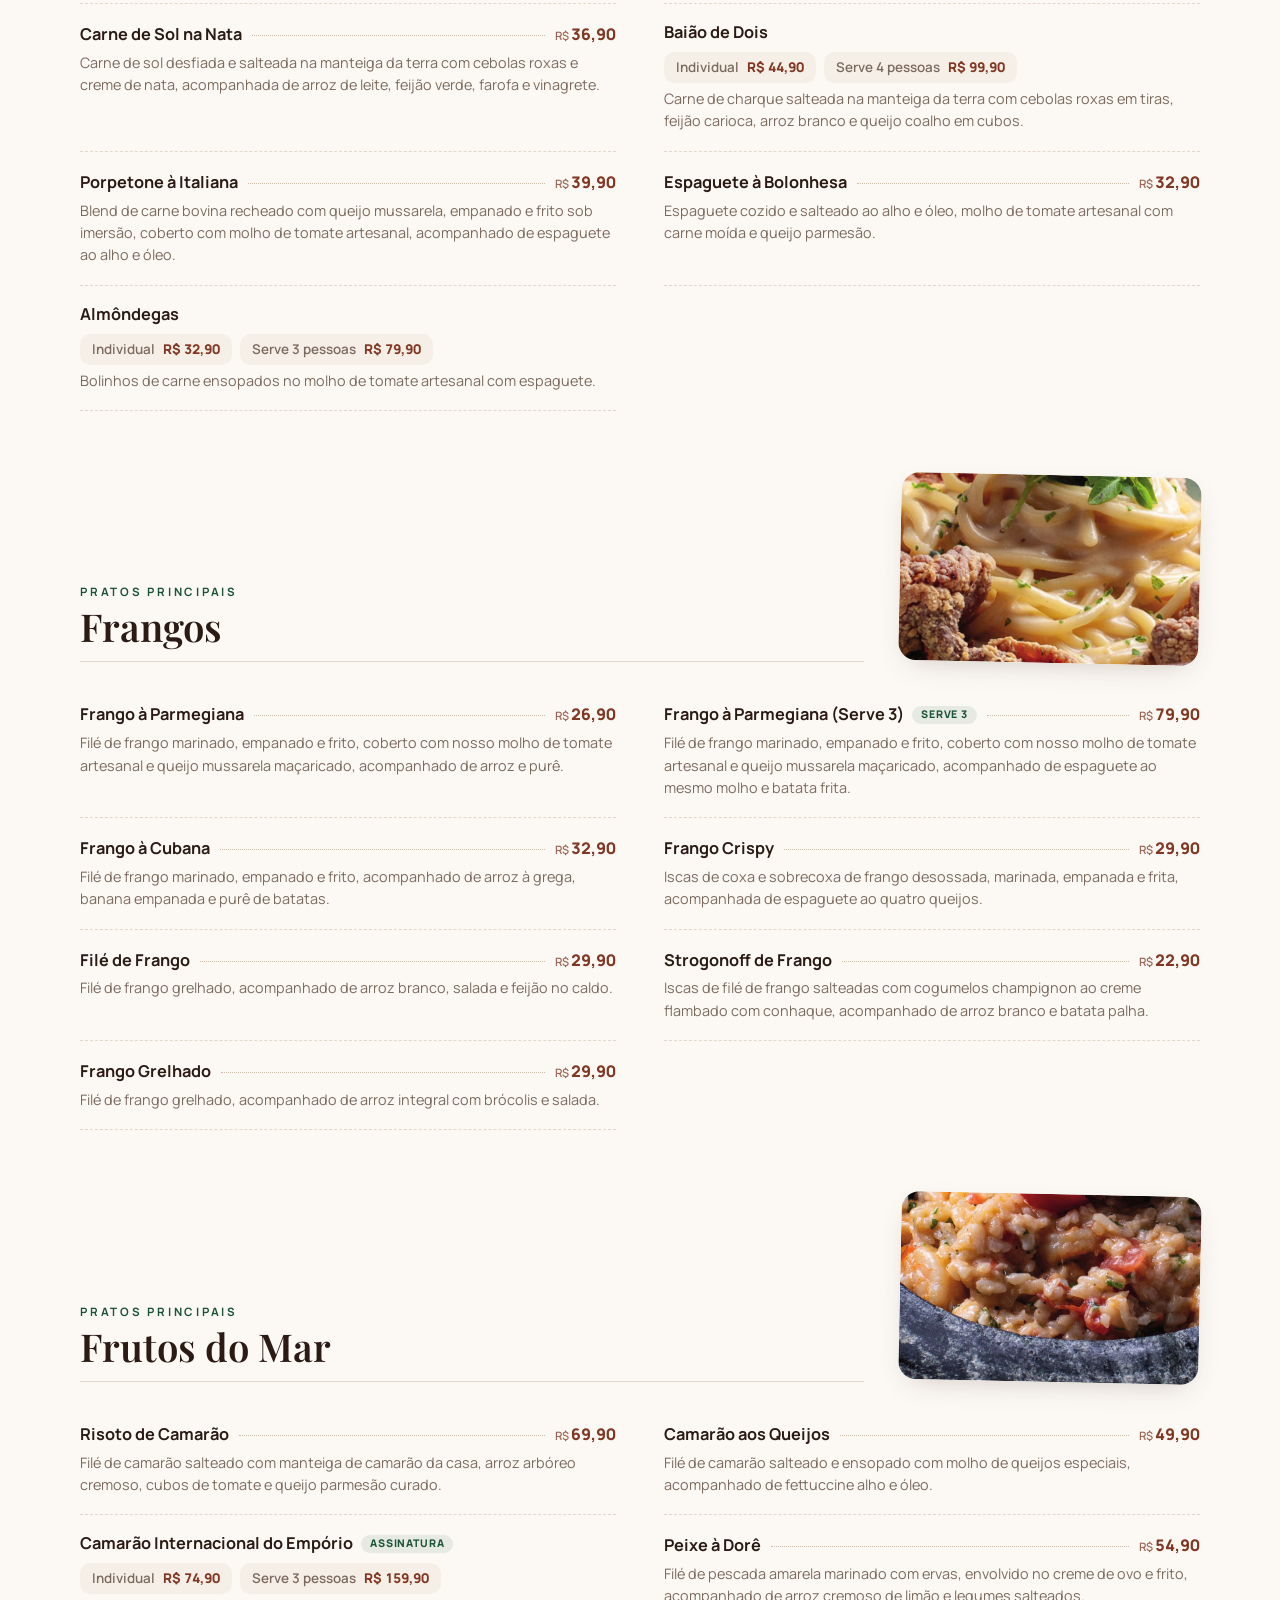
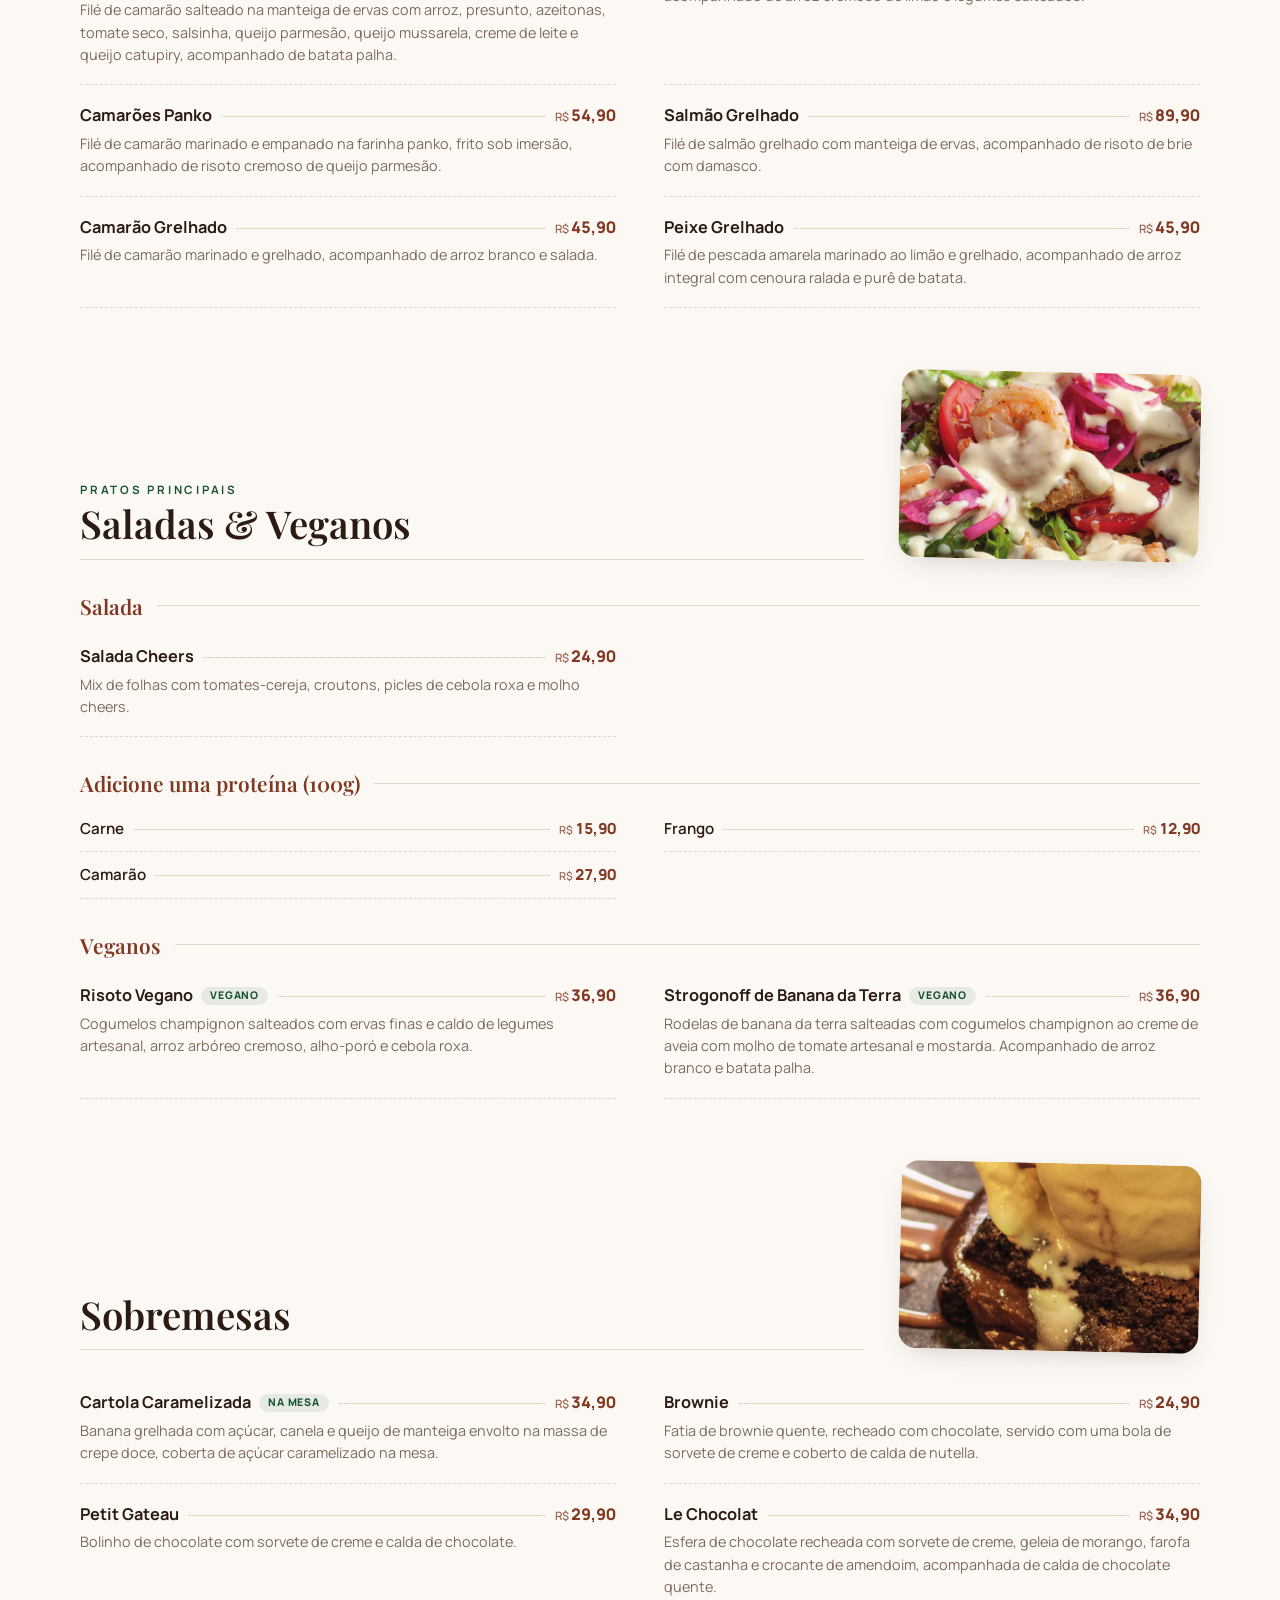
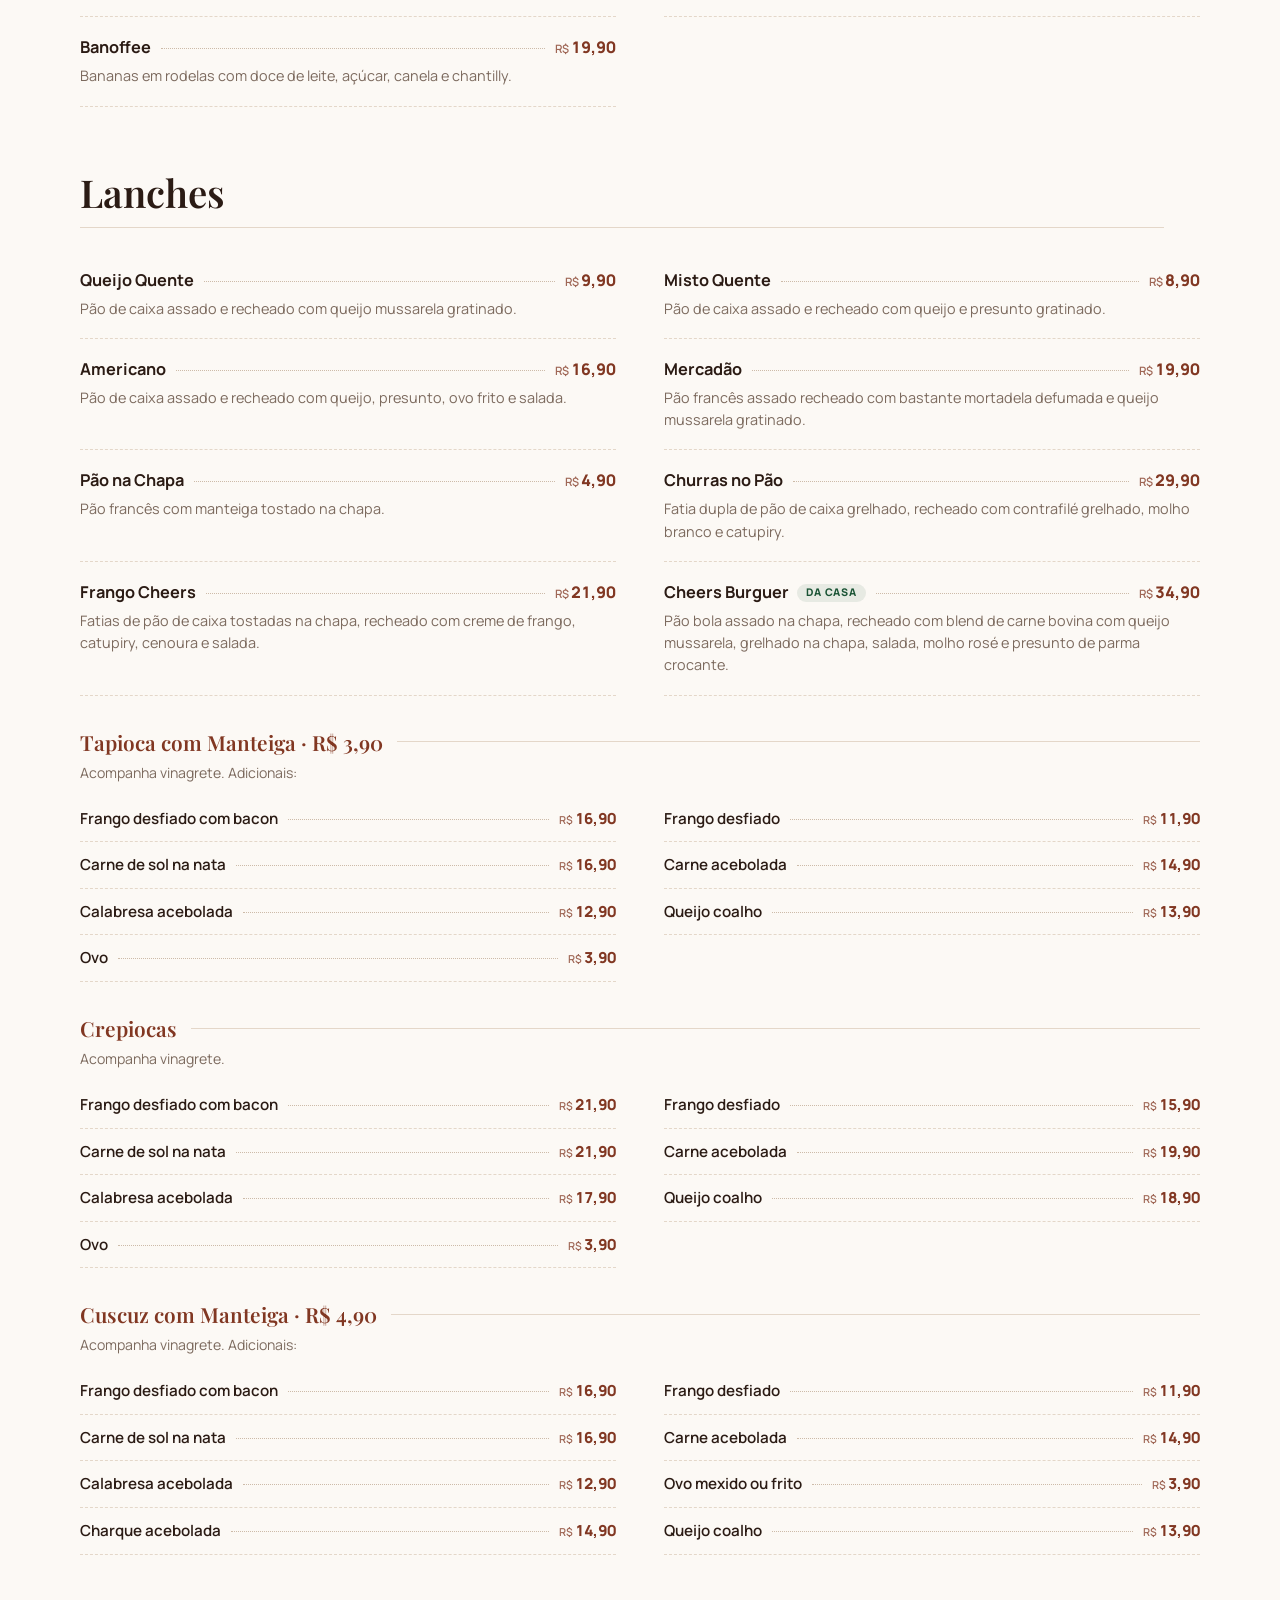
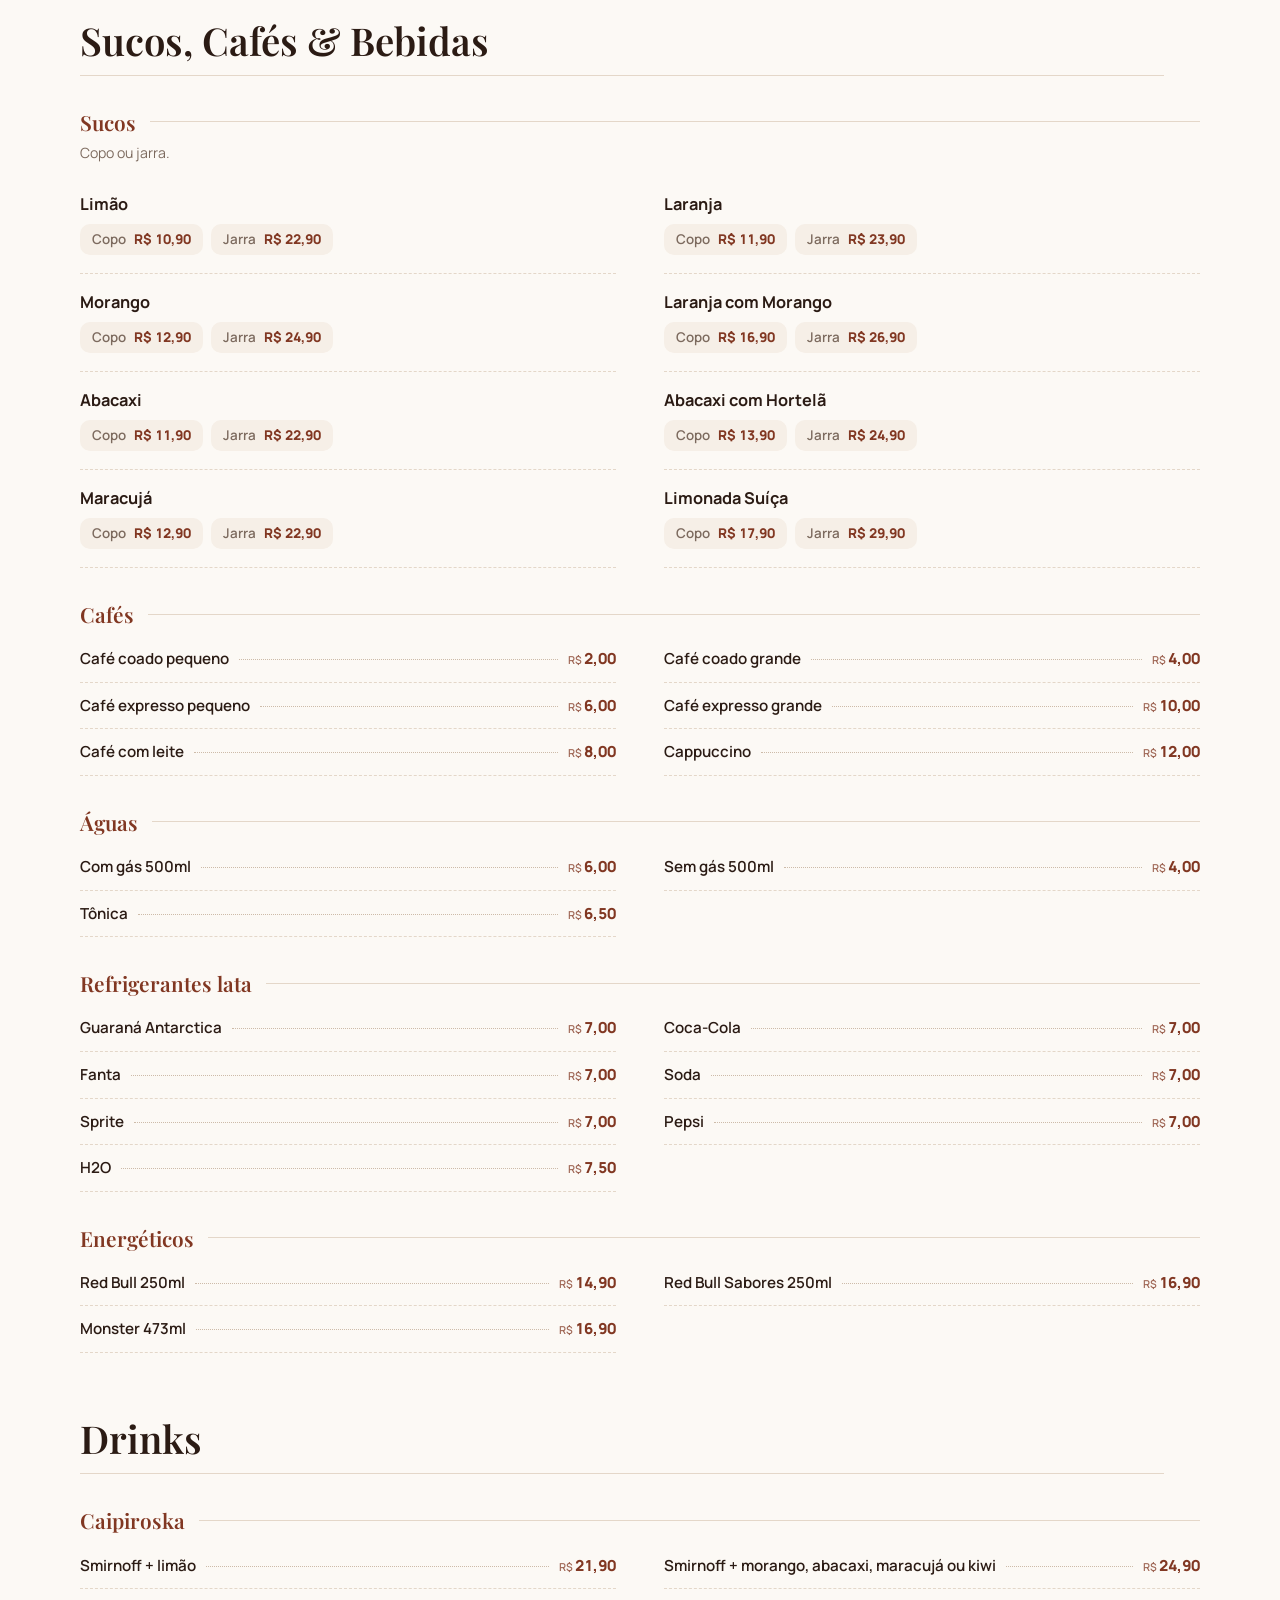
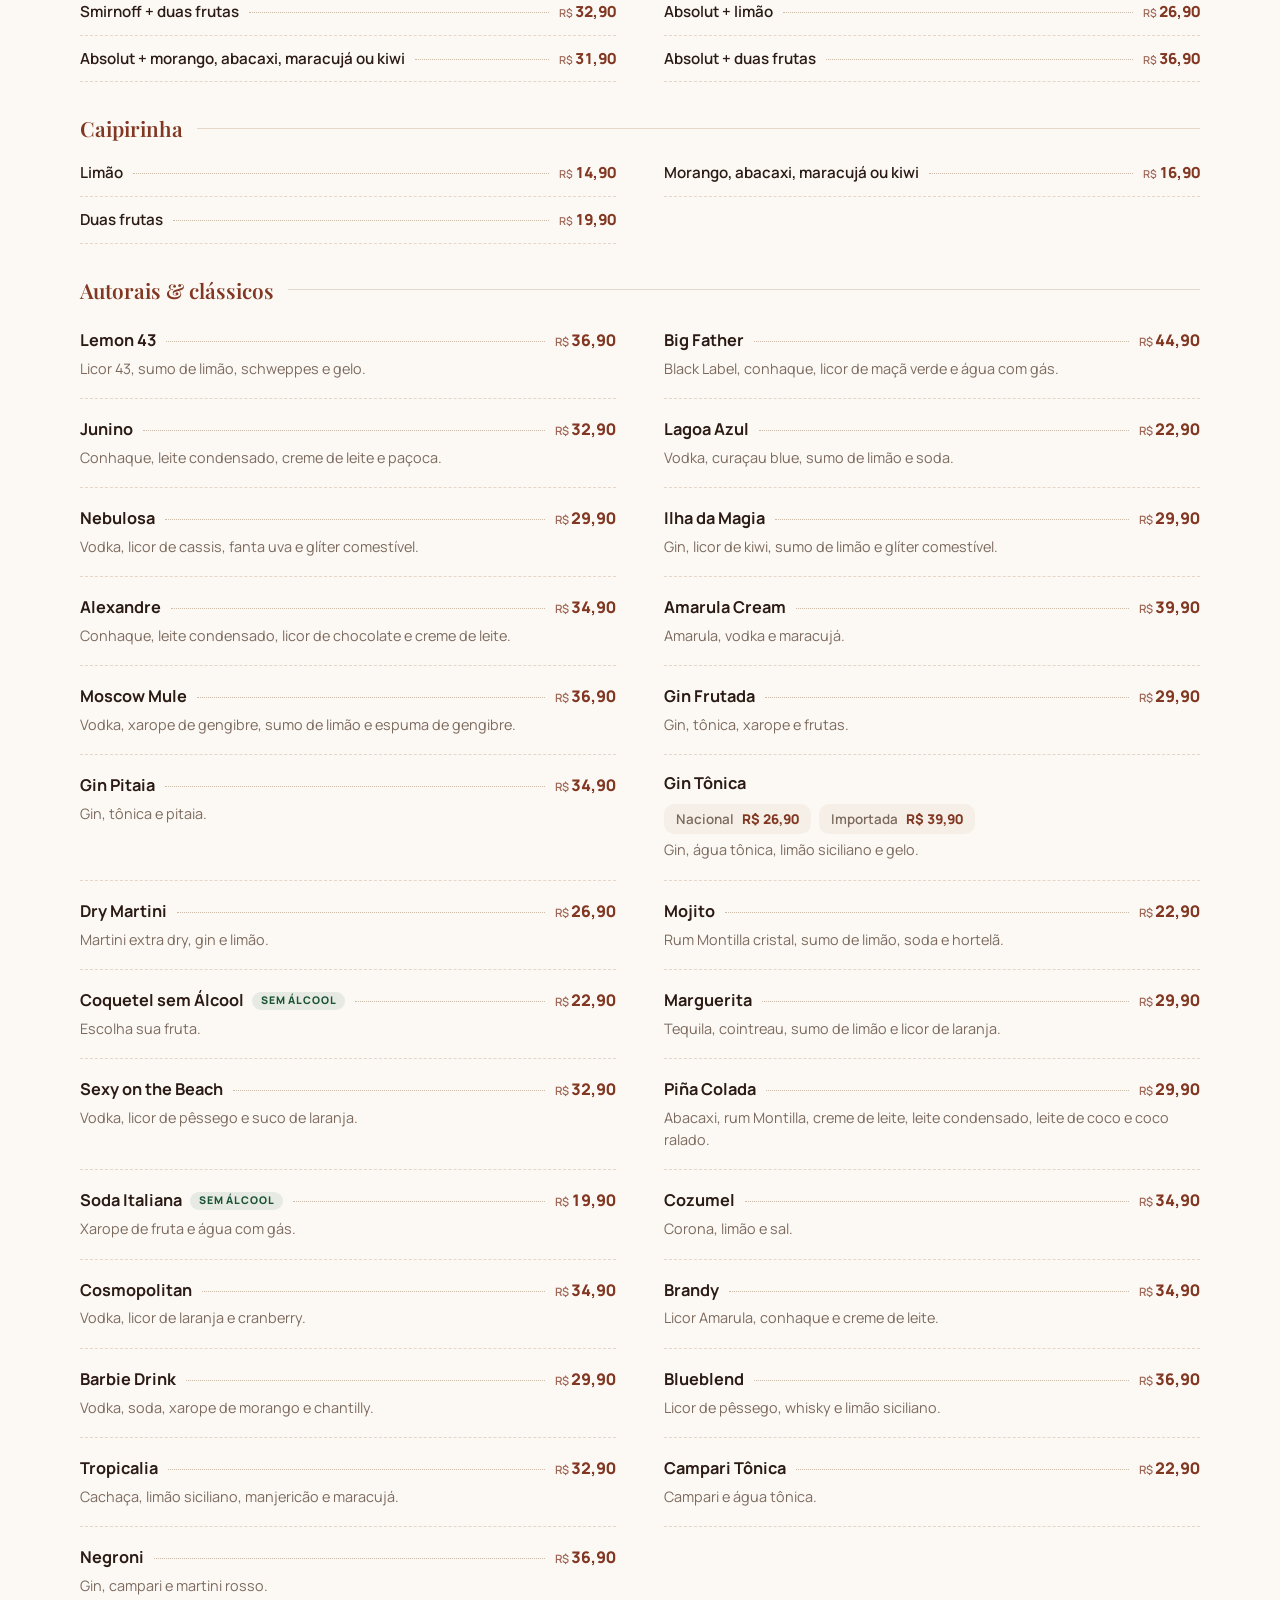
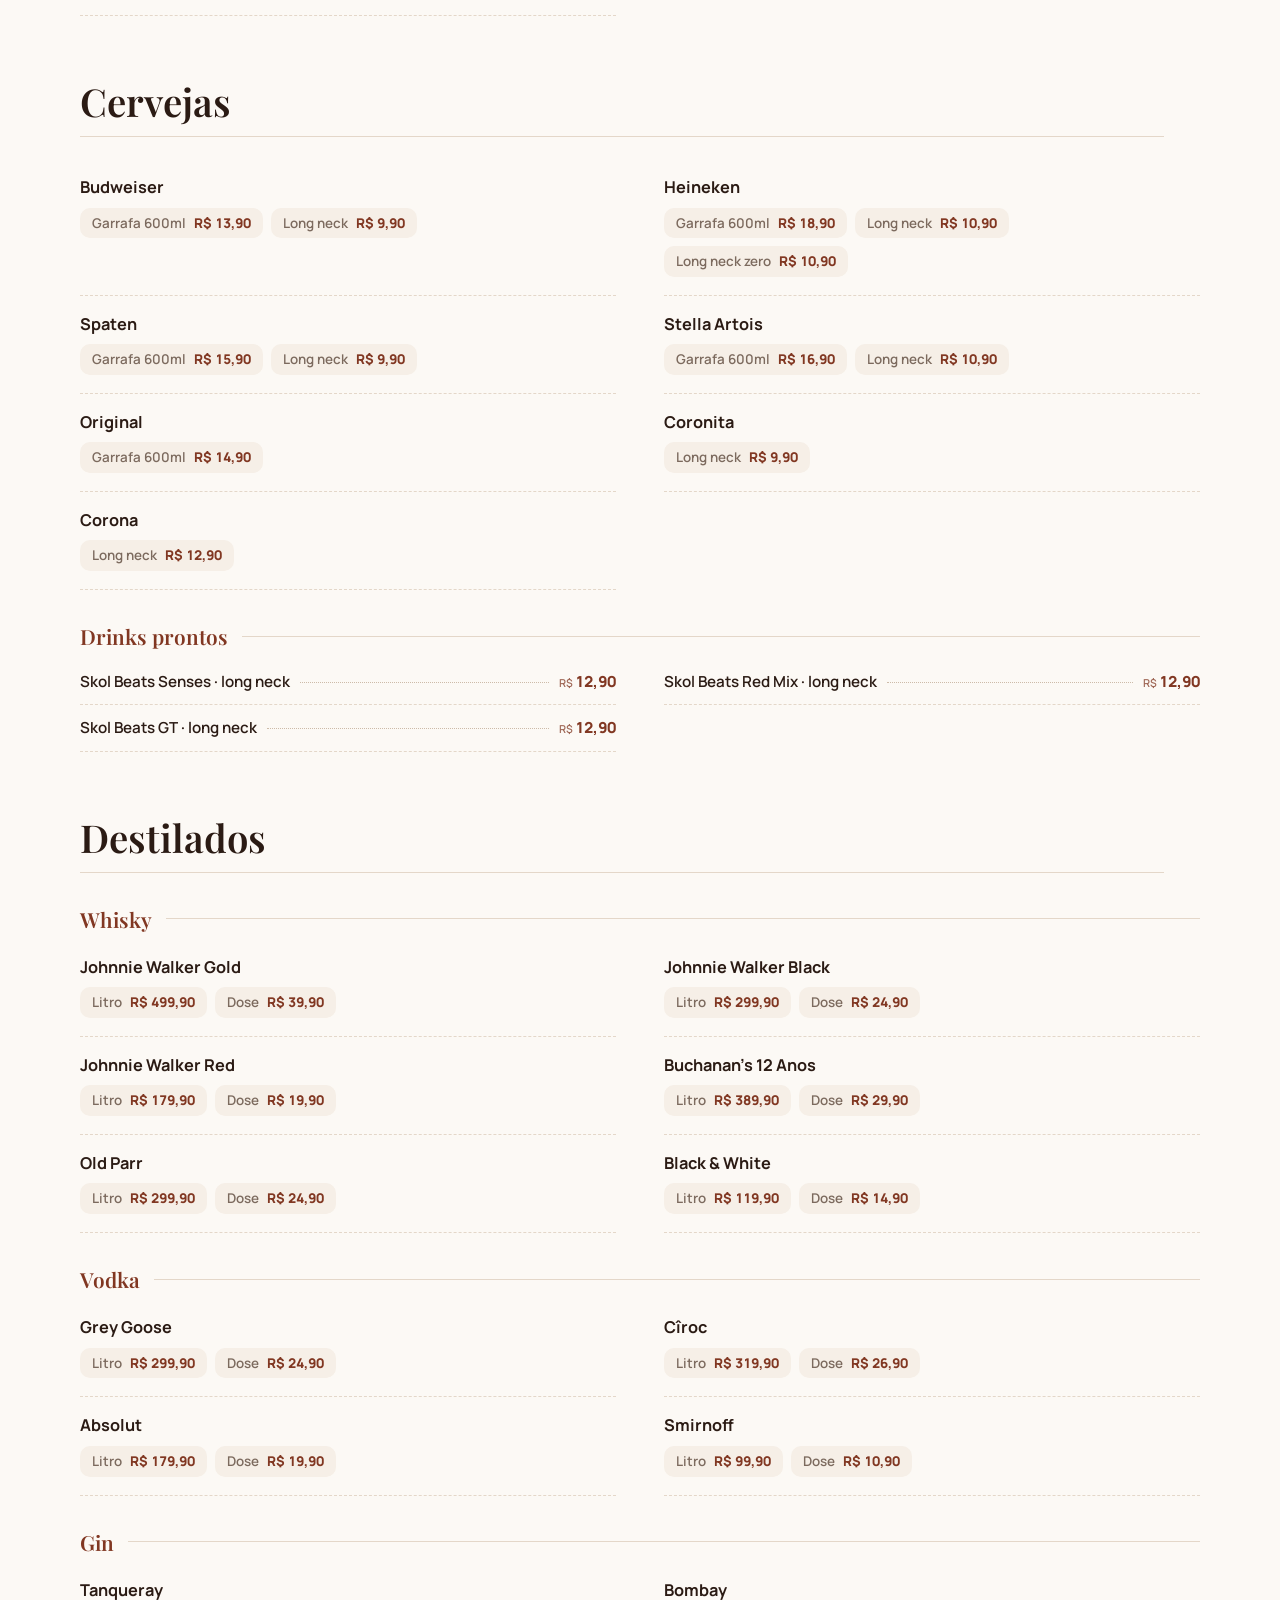
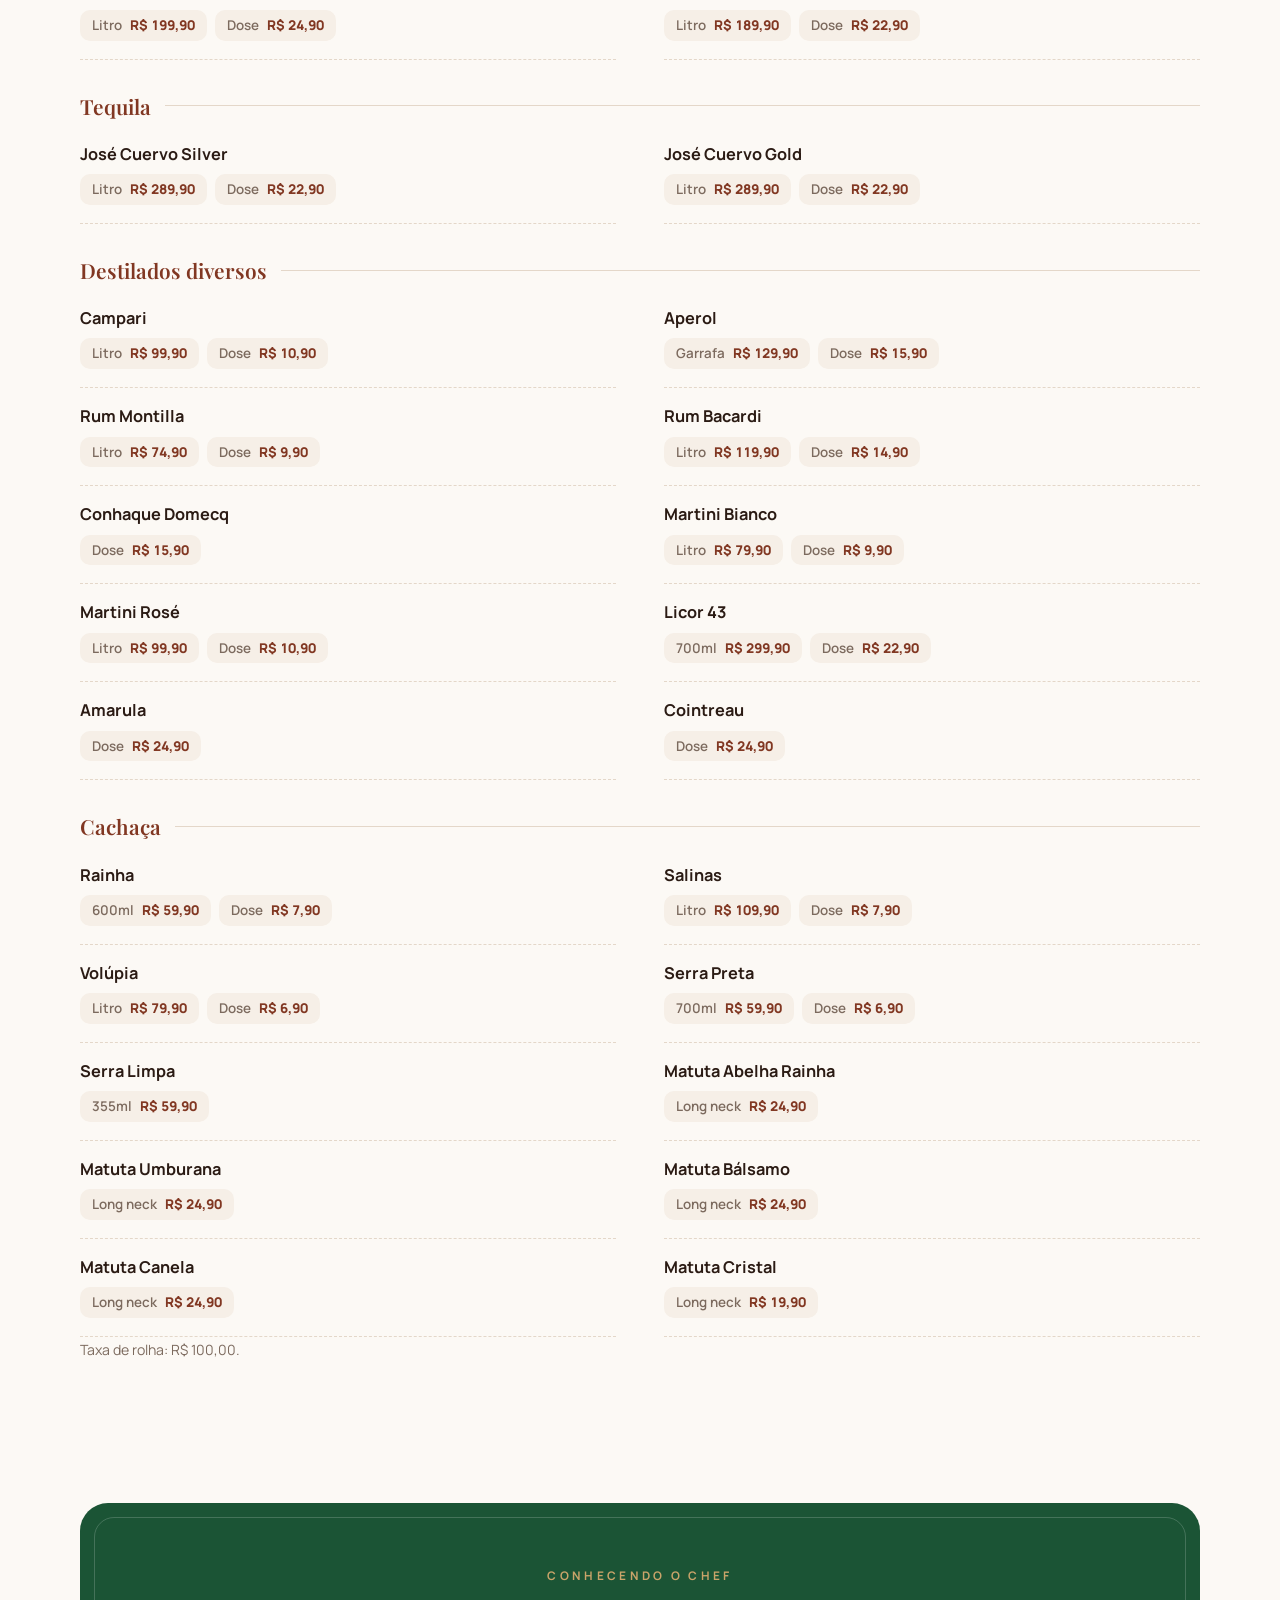
==== commit ffa70ab6: "feat: adicionar link de localização e botão "Como chegar" na interface" ====
--- a/index.html
+++ b/index.html
@@ -31,6 +31,10 @@
       <a class="btn btn-wa js-wa" href="#" target="_blank" rel="noopener">
         <svg viewBox="0 0 24 24" fill="currentColor"><path d="M20.5 3.5A11.8 11.8 0 0 0 12 0C5.5 0 .2 5.3.2 11.8c0 2.1.5 4.1 1.6 5.9L0 24l6.4-1.7a11.8 11.8 0 0 0 5.6 1.4c6.5 0 11.8-5.3 11.8-11.8 0-3.2-1.2-6.1-3.3-8.4ZM12 21.7c-1.8 0-3.5-.5-5-1.4l-.4-.2-3.8 1 1-3.7-.2-.4a9.8 9.8 0 0 1-1.5-5.2C2.1 6.4 6.5 2 12 2c2.6 0 5.1 1 7 2.9a9.8 9.8 0 0 1 2.9 7c0 5.4-4.5 9.8-9.9 9.8Zm5.4-7.4c-.3-.1-1.8-.9-2-1-.3-.1-.5-.1-.7.1l-.9 1.2c-.2.2-.3.2-.6.1-.3-.1-1.3-.5-2.4-1.5-.9-.8-1.5-1.8-1.7-2.1-.2-.3 0-.5.1-.6l.4-.5.3-.5v-.5l-.9-2.2c-.2-.6-.5-.5-.7-.5h-.6c-.2 0-.5.1-.8.4-.3.3-1 1-1 2.5s1.1 2.9 1.2 3.1c.1.2 2.1 3.2 5.1 4.5.7.3 1.3.5 1.7.6.7.2 1.4.2 1.9.1.6-.1 1.8-.7 2-1.4.2-.7.2-1.3.2-1.4-.1-.2-.3-.3-.6-.4Z"/></svg>
         Fala com a gente!
+      </a>
+      <a class="btn btn-ghost js-maps" href="#" target="_blank" rel="noopener">
+        <svg viewBox="0 0 24 24" fill="none" stroke="currentColor" stroke-width="1.8" stroke-linecap="round" stroke-linejoin="round"><path d="M12 21s-7-6.1-7-11.5A7 7 0 0 1 19 9.5C19 14.9 12 21 12 21Z"/><circle cx="12" cy="9.5" r="2.5"/></svg>
+        Como chegar
       </a>
       <a class="btn btn-ghost js-review" href="#" target="_blank" rel="noopener">
         <span class="stars" aria-hidden="true"><svg viewBox="0 0 24 24" fill="currentColor"><path d="m12 2 3 6.6 7.2.7-5.4 4.8 1.6 7.1L12 17.5l-6.4 3.7 1.6-7.1L1.8 9.3 9 8.6 12 2Z"/></svg><svg viewBox="0 0 24 24" fill="currentColor"><path d="m12 2 3 6.6 7.2.7-5.4 4.8 1.6 7.1L12 17.5l-6.4 3.7 1.6-7.1L1.8 9.3 9 8.6 12 2Z"/></svg><svg viewBox="0 0 24 24" fill="currentColor"><path d="m12 2 3 6.6 7.2.7-5.4 4.8 1.6 7.1L12 17.5l-6.4 3.7 1.6-7.1L1.8 9.3 9 8.6 12 2Z"/></svg><svg viewBox="0 0 24 24" fill="currentColor"><path d="m12 2 3 6.6 7.2.7-5.4 4.8 1.6 7.1L12 17.5l-6.4 3.7 1.6-7.1L1.8 9.3 9 8.6 12 2Z"/></svg><svg viewBox="0 0 24 24" fill="currentColor"><path d="m12 2 3 6.6 7.2.7-5.4 4.8 1.6 7.1L12 17.5l-6.4 3.7 1.6-7.1L1.8 9.3 9 8.6 12 2Z"/></svg></span>
@@ -95,11 +99,18 @@
     <p>Reservas, pedidos e dúvidas? Chama no WhatsApp. Gostou? Deixa sua avaliação.</p>
     <div class="links">
       <a class="btn btn-wa js-wa" href="#" target="_blank" rel="noopener">
-        <svg viewBox="0 0 24 24" fill="currentColor"><path d="M20.5 3.5A11.8 11.8 0 0 0 12 0C5.5 0 .2 5.3.2 11.8c0 2.1.5 4.1 1.6 5.9L0 24l6.4-1.7a11.8 11.8 0 0 0 5.6 1.4c6.5 0 11.8-5.3 11.8-11.8 0-3.2-1.2-6.1-3.3-8.4ZM12 21.7c-1.8 0-3.5-.5-5-1.4l-.4-.2-3.8 1 1-3.7-.2-.4a9.8 9.8 0 0 1-1.5-5.2C2.1 6.4 6.5 2 12 2c2.6 0 5.1 1 7 2.9a9.8 9.8 0 0 1 2.9 7c0 5.4-4.5 9.8-9.9 9.8Z"/></svg>
+        <svg viewBox="0 0 24 24" fill="currentColor"><path d="M20.5 3.5A11.8 11.8 0 0 0 12 0C5.5 0 .2 5.3.2 11.8c0 2.1.5 4.1 1.6 5.9L0 24l6.4-1.7a11.8 11.8 0 0 0 5.6 1.4c6.5 0 11.8-5.3 11.8-11.8 0-3.2-1.2-6.1-3.3-8.4ZM12 21.7c-1.8 0-3.5-.5-5-1.4l-.4-.2-3.8 1 1-3.7-.2-.4a9.8 9.8 0 0 1-1.5-5.2C2.1 6.4 6.5 2 12 2c2.6 0 5.1 1 7 2.9a9.8 9.8 0 0 1 2.9 7c0 5.4-4.5 9.8-9.9 9.8Zm5.4-7.4c-.3-.1-1.8-.9-2-1-.3-.1-.5-.1-.7.1l-.9 1.2c-.2.2-.3.2-.6.1-.3-.1-1.3-.5-2.4-1.5-.9-.8-1.5-1.8-1.7-2.1-.2-.3 0-.5.1-.6l.4-.5.3-.5v-.5l-.9-2.2c-.2-.6-.5-.5-.7-.5h-.6c-.2 0-.5.1-.8.4-.3.3-1 1-1 2.5s1.1 2.9 1.2 3.1c.1.2 2.1 3.2 5.1 4.5.7.3 1.3.5 1.7.6.7.2 1.4.2 1.9.1.6-.1 1.8-.7 2-1.4.2-.7.2-1.3.2-1.4-.1-.2-.3-.3-.6-.4Z"/></svg>
         Fala com a gente!
       </a>
-      <a class="btn btn-ghost js-review" href="#" target="_blank" rel="noopener">★ Avalie a Cheers!</a>
+      <a class="btn btn-ghost js-review" href="#" target="_blank" rel="noopener">
+        <span class="stars" aria-hidden="true"><svg viewBox="0 0 24 24" fill="currentColor"><path d="m12 2 3 6.6 7.2.7-5.4 4.8 1.6 7.1L12 17.5l-6.4 3.7 1.6-7.1L1.8 9.3 9 8.6 12 2Z"/></svg><svg viewBox="0 0 24 24" fill="currentColor"><path d="m12 2 3 6.6 7.2.7-5.4 4.8 1.6 7.1L12 17.5l-6.4 3.7 1.6-7.1L1.8 9.3 9 8.6 12 2Z"/></svg><svg viewBox="0 0 24 24" fill="currentColor"><path d="m12 2 3 6.6 7.2.7-5.4 4.8 1.6 7.1L12 17.5l-6.4 3.7 1.6-7.1L1.8 9.3 9 8.6 12 2Z"/></svg><svg viewBox="0 0 24 24" fill="currentColor"><path d="m12 2 3 6.6 7.2.7-5.4 4.8 1.6 7.1L12 17.5l-6.4 3.7 1.6-7.1L1.8 9.3 9 8.6 12 2Z"/></svg><svg viewBox="0 0 24 24" fill="currentColor"><path d="m12 2 3 6.6 7.2.7-5.4 4.8 1.6 7.1L12 17.5l-6.4 3.7 1.6-7.1L1.8 9.3 9 8.6 12 2Z"/></svg></span>
+        Avalie a Cheers!
+      </a>
     </div>
+    <a class="address js-maps" href="#" target="_blank" rel="noopener">
+      <svg viewBox="0 0 24 24" fill="none" stroke="currentColor" stroke-width="1.8" stroke-linecap="round" stroke-linejoin="round"><path d="M12 21s-7-6.1-7-11.5A7 7 0 0 1 19 9.5C19 14.9 12 21 12 21Z"/><circle cx="12" cy="9.5" r="2.5"/></svg>
+      <span>R. Cândido das Laranjeiras, 327 · Belo Horizonte, Patos – PB · 58704-090</span>
+    </a>
   </div>
 </section>
 
@@ -111,7 +122,9 @@
       <a class="js-wa" href="#" target="_blank" rel="noopener">WhatsApp</a>
       <a class="js-review" href="#" target="_blank" rel="noopener">Avaliar</a>
       <a class="js-ig" href="#" target="_blank" rel="noopener">Instagram</a>
+      <a class="js-maps" href="#" target="_blank" rel="noopener">Como chegar</a>
     </nav>
+    <address>R. Cândido das Laranjeiras, 327 · Belo Horizonte, Patos – PB · 58704-090</address>
     <small>© <span id="yr"></span> Cheers Empório · Preços sujeitos a alteração sem aviso prévio.</small>
   </div>
 </footer>
@@ -122,7 +135,6 @@
 <button class="top" id="toTop" aria-label="Voltar ao topo"><svg viewBox="0 0 24 24" fill="none" stroke="currentColor" stroke-width="2" stroke-linecap="round" stroke-linejoin="round"><path d="M12 19V5M5 12l7-7 7 7"/></svg></button>
 
 <script src="js/config.js"></script>
-<script src="js/menu-data.js"></script>
 <script src="js/main.js"></script>
 </body>
 </html>
--- a/css/style.css
+++ b/css/style.css
@@ -40,7 +40,7 @@
 .btn-wa:hover{background:var(--green-d)}
 .btn-ghost{background:rgba(255,255,255,.6);color:var(--brown);border:1.5px solid rgba(129,55,34,.35);backdrop-filter:blur(6px)}
 .btn-ghost:hover{background:#fff;border-color:var(--brown)}
-.links .btn:nth-child(1){animation-delay:.16s}.links .btn:nth-child(2){animation-delay:.22s}.links .btn:nth-child(3){animation-delay:.28s}
+.links .btn:nth-child(1){animation-delay:.16s}.links .btn:nth-child(2){animation-delay:.22s}.links .btn:nth-child(3){animation-delay:.28s}.links .btn:nth-child(4){animation-delay:.34s}
 .stars{display:inline-flex;gap:2px;color:var(--gold)}
 .stars svg{width:14px;height:14px}
 .social{margin-top:28px;display:flex;gap:10px;justify-content:center;animation:rise .9s .34s cubic-bezier(.2,.7,.2,1) both}
@@ -145,6 +145,10 @@
 footer nav{display:flex;flex-wrap:wrap;justify-content:center;gap:6px 22px;margin-bottom:22px;font-weight:600;font-size:.9rem;color:var(--green)}
 footer nav a:hover{color:var(--brown)}
 footer small{color:var(--muted);font-size:.78rem}
+.cta .address{display:flex;align-items:flex-start;justify-content:center;gap:8px;max-width:440px;margin:22px auto 0;color:var(--muted);font-size:.9rem;line-height:1.5;transition:color .2s}
+.cta .address:hover{color:var(--brown)}
+.cta .address svg{width:18px;height:18px;flex:none;margin-top:2px;color:var(--brown)}
+footer address{font-style:normal;color:var(--muted);font-size:.84rem;margin-bottom:14px}
 
 /* ---------- FLUTUANTES ---------- */
 .fab{position:fixed;right:18px;bottom:calc(18px + env(safe-area-inset-bottom));z-index:40;width:58px;height:58px;border-radius:50%;background:#25D366;color:#fff;display:grid;place-items:center;box-shadow:0 14px 30px -10px rgba(0,0,0,.45);transition:transform .25s,opacity .3s;opacity:0;pointer-events:none;transform:translateY(12px)}
